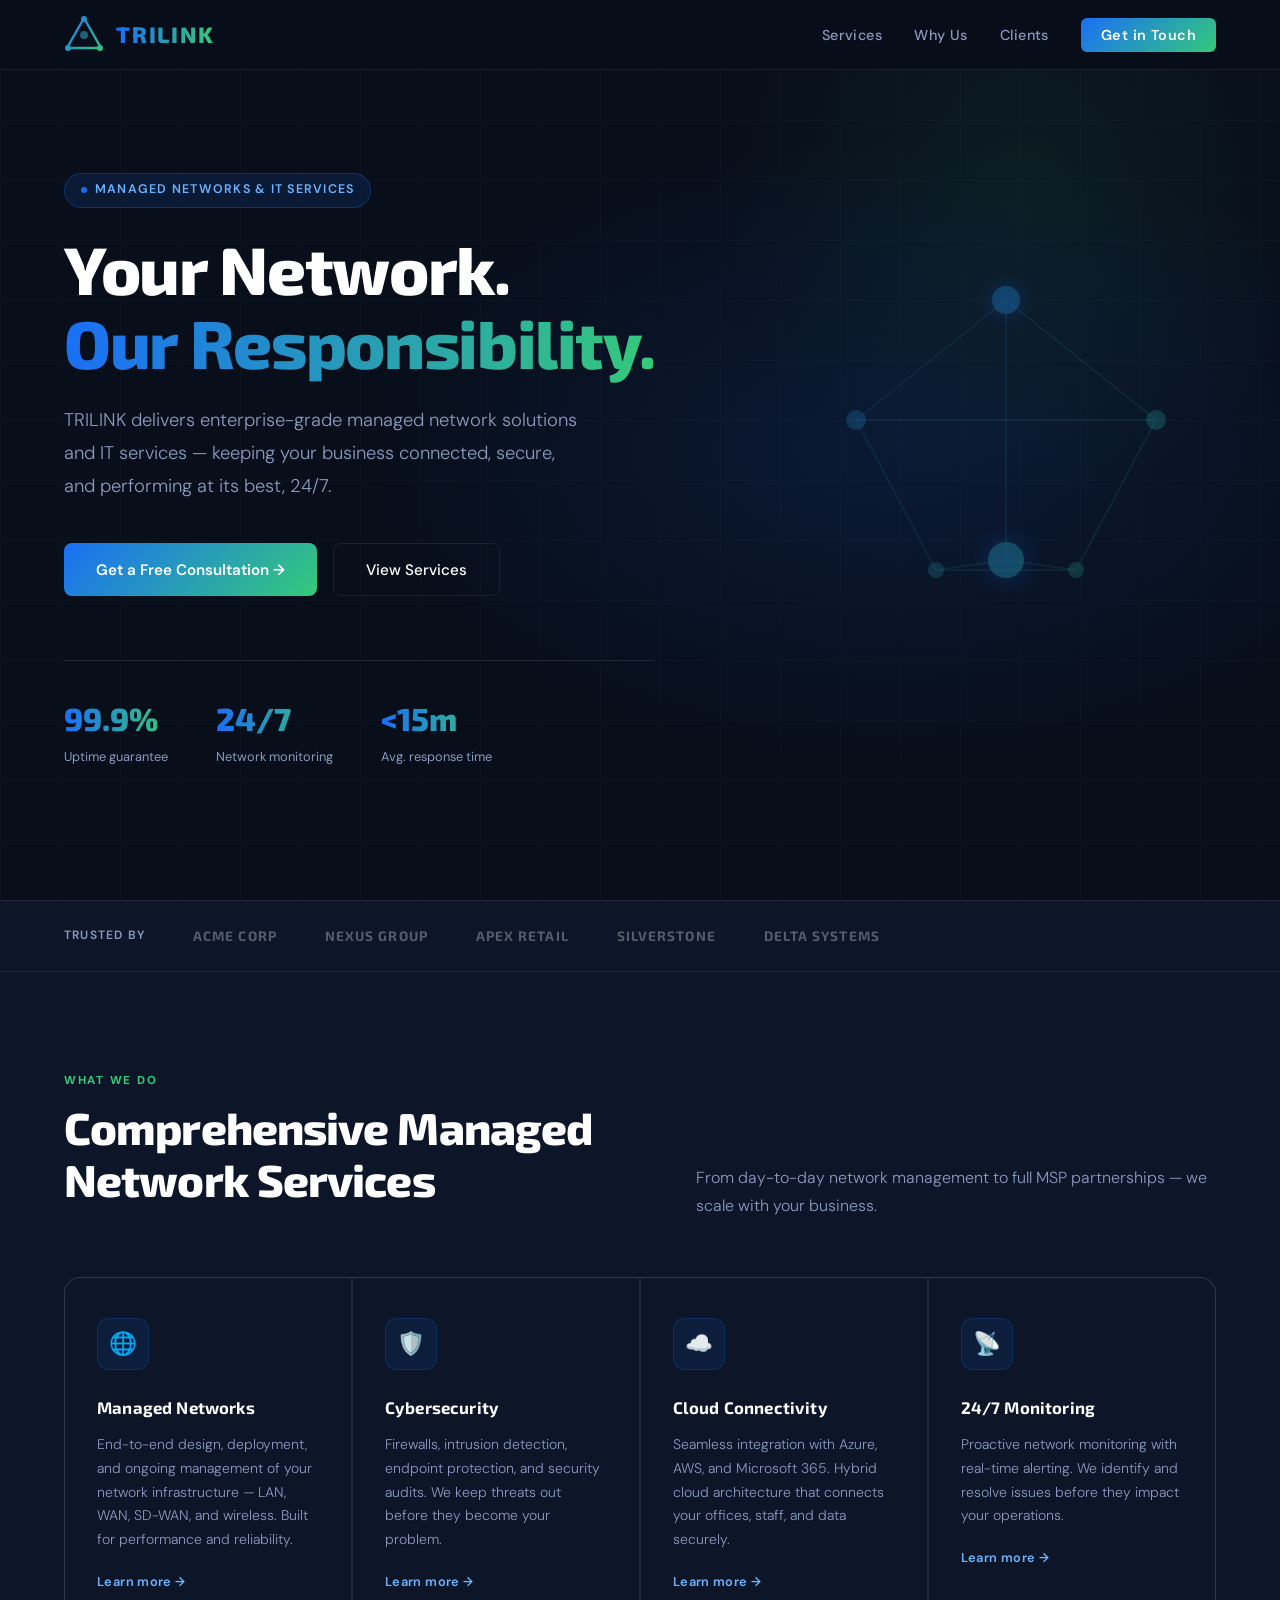
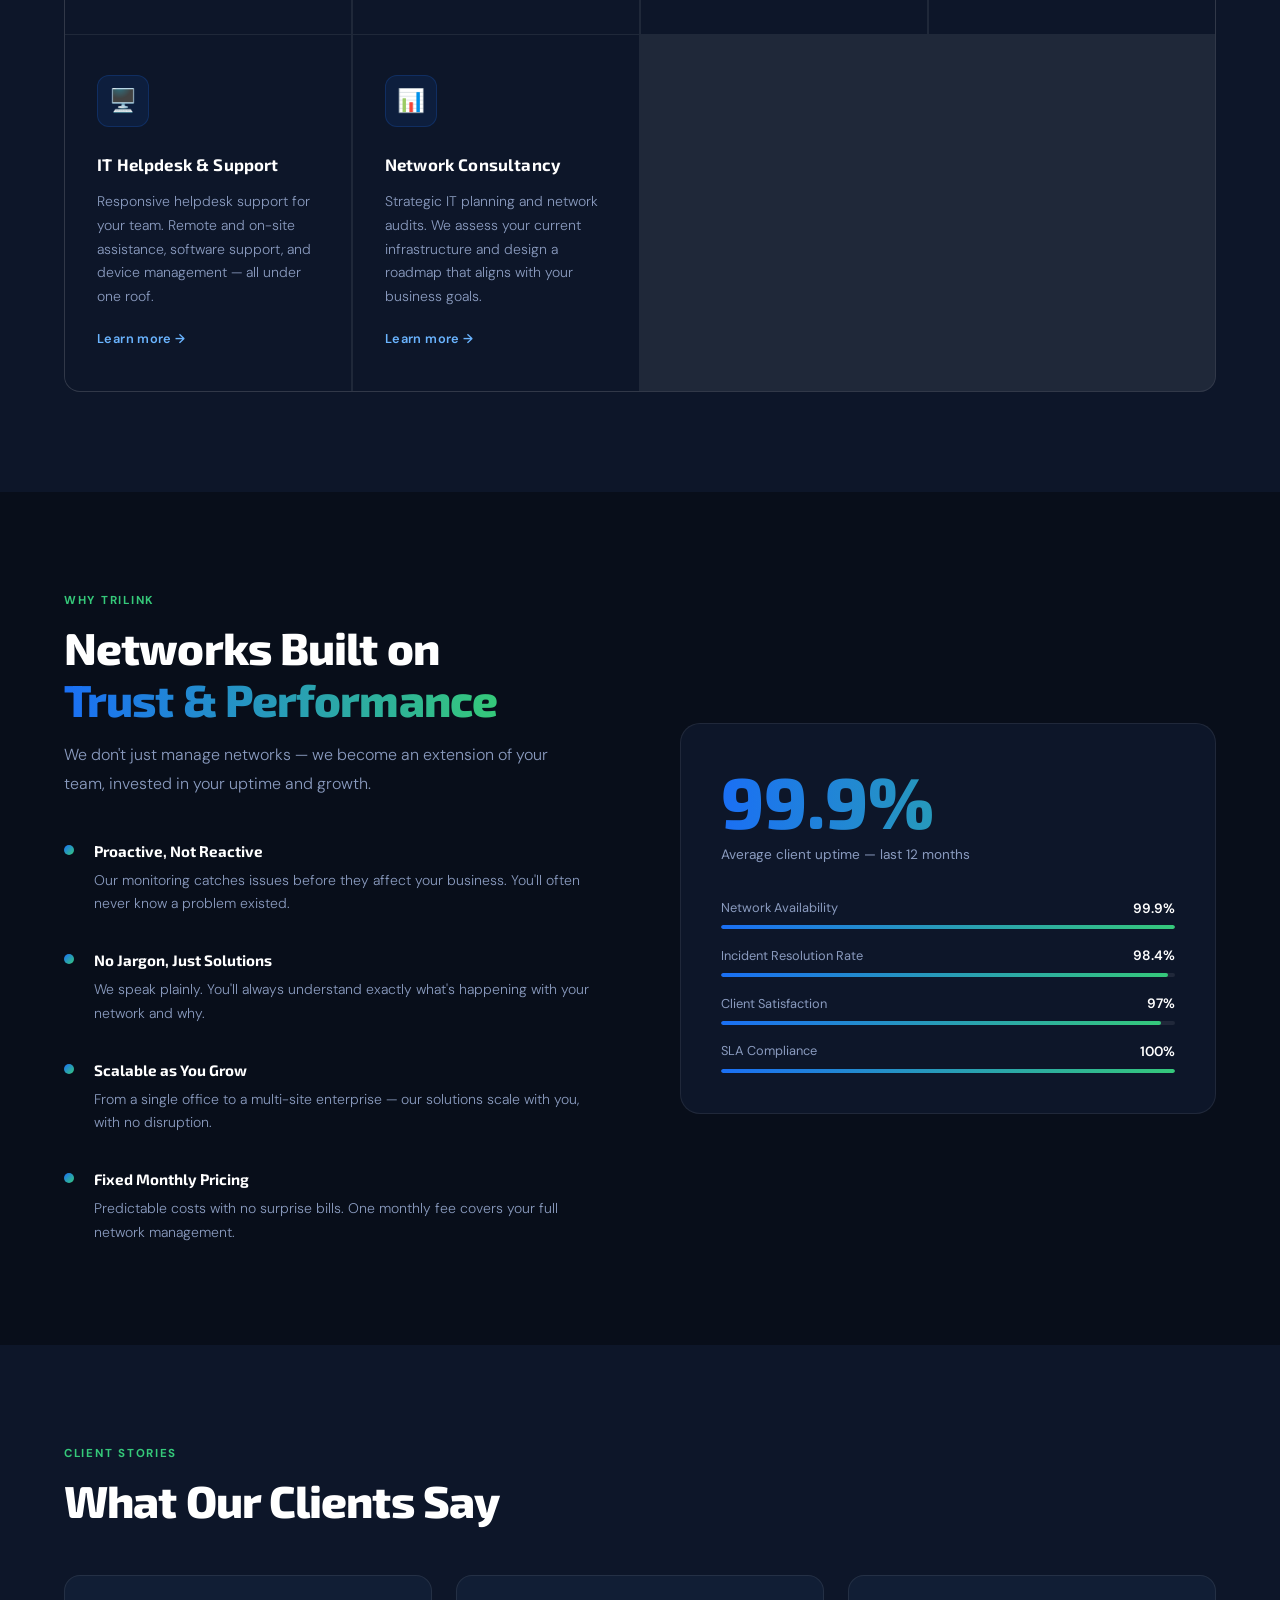
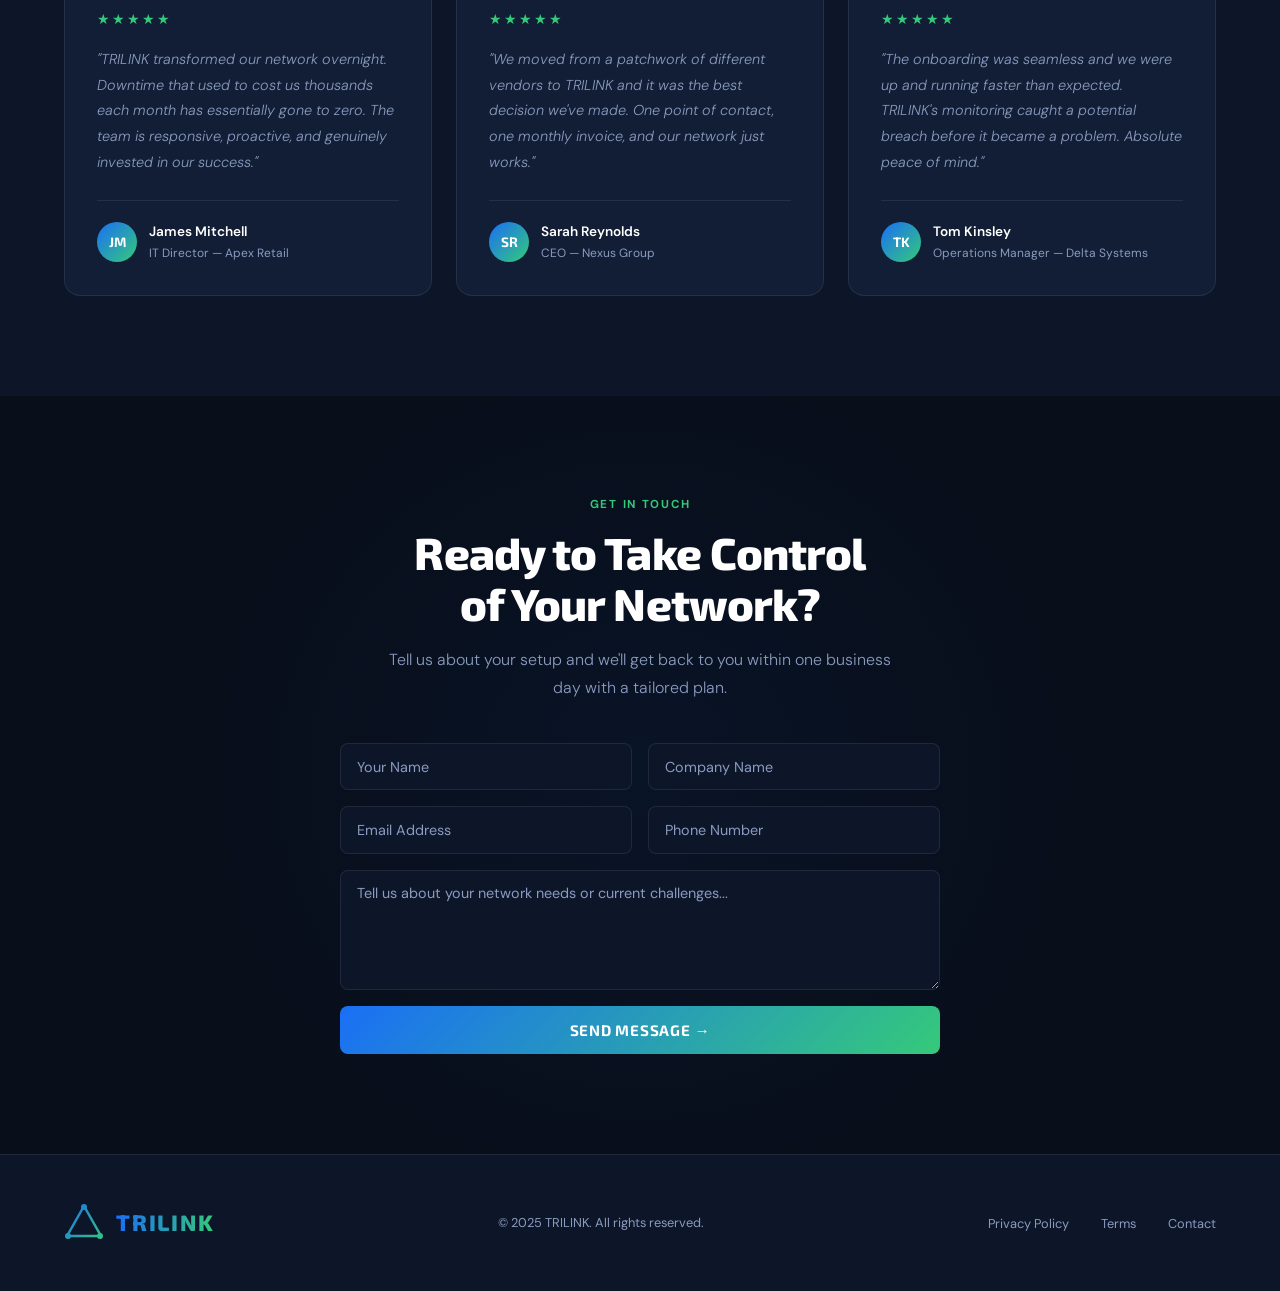
==== index.html @ 97116fdf "Add files via upload" ====
<!DOCTYPE html>
<html lang="en">
<head>
<meta charset="UTF-8">
<meta name="viewport" content="width=device-width, initial-scale=1.0">
<title>TRILINK – Managed Networks & IT Services</title>
<link rel="preconnect" href="https://fonts.googleapis.com">
<link href="https://fonts.googleapis.com/css2?family=Exo+2:wght@300;400;600;700;800&family=DM+Sans:wght@300;400;500&display=swap" rel="stylesheet">
<style>
  *, *::before, *::after { box-sizing: border-box; margin: 0; padding: 0; }

  :root {
    --navy: #080e1a;
    --navy2: #0d1629;
    --navy3: #111e35;
    --blue: #1a6ff5;
    --green: #35c97a;
    --grad: linear-gradient(135deg, #1a6ff5, #35c97a);
    --grad-text: linear-gradient(90deg, #1a6ff5, #35c97a);
    --white: #ffffff;
    --muted: #8a9bbf;
    --border: rgba(255,255,255,0.08);
    --card: rgba(255,255,255,0.04);
  }

  html { scroll-behavior: smooth; }

  body {
    font-family: 'DM Sans', sans-serif;
    background: var(--navy);
    color: var(--white);
    line-height: 1.6;
    overflow-x: hidden;
  }

  h1,h2,h3,h4,h5 { font-family: 'Exo 2', sans-serif; }

  /* NAV */
  nav {
    position: fixed; top: 0; left: 0; right: 0; z-index: 100;
    background: rgba(8,14,26,0.92);
    backdrop-filter: blur(12px);
    border-bottom: 1px solid var(--border);
    padding: 0 5%;
    display: flex; align-items: center; justify-content: space-between;
    height: 70px;
  }

  .logo {
    display: flex; align-items: center; gap: 12px;
    text-decoration: none;
  }

  .logo-mark {
    width: 40px; height: 40px;
    position: relative;
  }

  .logo-mark svg { width: 100%; height: 100%; }

  .logo-text {
    font-family: 'Exo 2', sans-serif;
    font-size: 1.4rem;
    font-weight: 800;
    letter-spacing: 0.08em;
    background: var(--grad-text);
    -webkit-background-clip: text;
    -webkit-text-fill-color: transparent;
    background-clip: text;
  }

  .nav-links {
    display: flex; gap: 2rem; list-style: none;
  }

  .nav-links a {
    color: var(--muted);
    text-decoration: none;
    font-size: 0.9rem;
    font-weight: 500;
    letter-spacing: 0.03em;
    transition: color 0.2s;
  }

  .nav-links a:hover { color: var(--white); }

  .nav-cta {
    background: var(--grad);
    color: var(--white) !important;
    padding: 0.5rem 1.25rem;
    border-radius: 6px;
    font-weight: 600 !important;
  }

  /* HERO */
  .hero {
    min-height: 100vh;
    display: flex; align-items: center;
    padding: 120px 5% 80px;
    position: relative;
    overflow: hidden;
  }

  .hero-bg {
    position: absolute; inset: 0;
    background:
      radial-gradient(ellipse 60% 50% at 70% 50%, rgba(26,111,245,0.12) 0%, transparent 70%),
      radial-gradient(ellipse 40% 60% at 80% 20%, rgba(53,201,122,0.08) 0%, transparent 60%);
  }

  .hero-grid {
    position: absolute; inset: 0; opacity: 0.03;
    background-image:
      linear-gradient(rgba(255,255,255,0.5) 1px, transparent 1px),
      linear-gradient(90deg, rgba(255,255,255,0.5) 1px, transparent 1px);
    background-size: 60px 60px;
  }

  .hero-content {
    max-width: 700px;
    position: relative; z-index: 2;
    animation: fadeUp 0.8s ease both;
  }

  @keyframes fadeUp {
    from { opacity:0; transform: translateY(30px); }
    to   { opacity:1; transform: translateY(0); }
  }

  .hero-badge {
    display: inline-flex; align-items: center; gap: 8px;
    background: rgba(26,111,245,0.12);
    border: 1px solid rgba(26,111,245,0.3);
    color: #6ab4ff;
    font-size: 0.78rem;
    font-weight: 600;
    letter-spacing: 0.1em;
    text-transform: uppercase;
    padding: 0.4rem 1rem;
    border-radius: 100px;
    margin-bottom: 1.5rem;
  }

  .hero-badge span { width: 6px; height: 6px; border-radius: 50%; background: var(--blue); animation: pulse 1.5s infinite; }

  @keyframes pulse { 0%,100%{opacity:1;} 50%{opacity:0.3;} }

  .hero h1 {
    font-size: clamp(2.5rem, 6vw, 4.2rem);
    font-weight: 800;
    line-height: 1.1;
    margin-bottom: 1.5rem;
    letter-spacing: -0.02em;
  }

  .grad-word {
    background: var(--grad-text);
    -webkit-background-clip: text;
    -webkit-text-fill-color: transparent;
    background-clip: text;
  }

  .hero p {
    font-size: 1.15rem;
    color: var(--muted);
    max-width: 520px;
    margin-bottom: 2.5rem;
    font-weight: 300;
    line-height: 1.8;
  }

  .hero-btns { display: flex; gap: 1rem; flex-wrap: wrap; }

  .btn-primary {
    background: var(--grad);
    color: var(--white);
    padding: 0.85rem 2rem;
    border-radius: 8px;
    text-decoration: none;
    font-weight: 600;
    font-size: 0.95rem;
    transition: opacity 0.2s, transform 0.2s;
    display: inline-flex; align-items: center; gap: 8px;
  }

  .btn-primary:hover { opacity: 0.9; transform: translateY(-2px); }

  .btn-secondary {
    background: transparent;
    color: var(--white);
    padding: 0.85rem 2rem;
    border-radius: 8px;
    text-decoration: none;
    font-weight: 500;
    font-size: 0.95rem;
    border: 1px solid var(--border);
    transition: border-color 0.2s, background 0.2s;
    display: inline-flex; align-items: center; gap: 8px;
  }

  .btn-secondary:hover { border-color: rgba(255,255,255,0.25); background: rgba(255,255,255,0.04); }

  .hero-stats {
    display: flex; gap: 3rem; margin-top: 4rem;
    padding-top: 2rem;
    border-top: 1px solid var(--border);
  }

  .stat-num {
    font-family: 'Exo 2', sans-serif;
    font-size: 2rem;
    font-weight: 800;
    background: var(--grad-text);
    -webkit-background-clip: text;
    -webkit-text-fill-color: transparent;
    background-clip: text;
  }

  .stat-label { font-size: 0.8rem; color: var(--muted); margin-top: 2px; }

  .hero-visual {
    position: absolute;
    right: 5%; top: 50%;
    transform: translateY(-50%);
    width: 420px; height: 420px;
    opacity: 0.6;
    animation: float 6s ease-in-out infinite;
  }

  @keyframes float { 0%,100%{transform:translateY(-50%);} 50%{transform:translateY(calc(-50% - 20px));} }

  /* STRIP */
  .strip {
    background: var(--navy2);
    border-top: 1px solid var(--border);
    border-bottom: 1px solid var(--border);
    padding: 1.5rem 5%;
    display: flex; align-items: center; gap: 3rem;
    overflow: hidden;
  }

  .strip-label {
    font-size: 0.75rem;
    letter-spacing: 0.1em;
    text-transform: uppercase;
    color: var(--muted);
    white-space: nowrap;
    font-weight: 600;
  }

  .strip-logos {
    display: flex; gap: 3rem; align-items: center;
    flex: 1;
  }

  .strip-logo {
    font-family: 'Exo 2', sans-serif;
    font-weight: 700;
    font-size: 0.85rem;
    letter-spacing: 0.08em;
    color: rgba(255,255,255,0.3);
    white-space: nowrap;
  }

  /* SECTIONS */
  section { padding: 100px 5%; }

  .section-label {
    font-size: 0.72rem;
    letter-spacing: 0.15em;
    text-transform: uppercase;
    color: var(--green);
    font-weight: 700;
    margin-bottom: 0.75rem;
  }

  .section-title {
    font-size: clamp(1.8rem, 4vw, 2.8rem);
    font-weight: 800;
    line-height: 1.15;
    letter-spacing: -0.02em;
    margin-bottom: 1rem;
  }

  .section-sub {
    font-size: 1rem;
    color: var(--muted);
    max-width: 520px;
    line-height: 1.8;
    font-weight: 300;
  }

  /* SERVICES */
  #services { background: var(--navy2); }

  .services-header {
    display: flex; justify-content: space-between; align-items: flex-end;
    margin-bottom: 3.5rem;
    gap: 2rem; flex-wrap: wrap;
  }

  .services-grid {
    display: grid;
    grid-template-columns: repeat(auto-fit, minmax(280px, 1fr));
    gap: 1.5px;
    background: var(--border);
    border: 1px solid var(--border);
    border-radius: 16px;
    overflow: hidden;
  }

  .service-card {
    background: var(--navy2);
    padding: 2.5rem 2rem;
    transition: background 0.3s;
    position: relative;
    overflow: hidden;
  }

  .service-card::before {
    content: '';
    position: absolute; top: 0; left: 0; right: 0;
    height: 2px;
    background: var(--grad);
    transform: scaleX(0);
    transition: transform 0.3s;
  }

  .service-card:hover { background: var(--navy3); }
  .service-card:hover::before { transform: scaleX(1); }

  .service-icon {
    width: 52px; height: 52px;
    background: rgba(26,111,245,0.1);
    border: 1px solid rgba(26,111,245,0.2);
    border-radius: 12px;
    display: flex; align-items: center; justify-content: center;
    margin-bottom: 1.5rem;
    font-size: 1.4rem;
  }

  .service-card h3 {
    font-size: 1.05rem;
    font-weight: 700;
    margin-bottom: 0.75rem;
    letter-spacing: 0.01em;
  }

  .service-card p {
    font-size: 0.875rem;
    color: var(--muted);
    line-height: 1.7;
    font-weight: 300;
  }

  .service-link {
    display: inline-flex; align-items: center; gap: 6px;
    margin-top: 1.25rem;
    font-size: 0.8rem;
    font-weight: 600;
    color: #6ab4ff;
    text-decoration: none;
    letter-spacing: 0.03em;
    transition: gap 0.2s;
  }

  .service-link:hover { gap: 10px; }

  /* WHY */
  .why-grid {
    display: grid;
    grid-template-columns: 1fr 1fr;
    gap: 5rem;
    align-items: center;
  }

  .why-features { display: flex; flex-direction: column; gap: 2rem; margin-top: 2.5rem; }

  .why-feature {
    display: flex; gap: 1.25rem; align-items: flex-start;
  }

  .why-dot {
    width: 10px; height: 10px;
    border-radius: 50%;
    background: var(--grad);
    margin-top: 6px;
    flex-shrink: 0;
  }

  .why-feature h4 {
    font-size: 0.95rem;
    font-weight: 700;
    margin-bottom: 0.35rem;
  }

  .why-feature p {
    font-size: 0.875rem;
    color: var(--muted);
    line-height: 1.7;
    font-weight: 300;
  }

  .why-visual {
    background: var(--navy2);
    border: 1px solid var(--border);
    border-radius: 20px;
    padding: 2.5rem;
    position: relative;
  }

  .uptime-number {
    font-family: 'Exo 2', sans-serif;
    font-size: 4.5rem;
    font-weight: 800;
    background: var(--grad-text);
    -webkit-background-clip: text;
    -webkit-text-fill-color: transparent;
    background-clip: text;
    line-height: 1;
  }

  .uptime-label { color: var(--muted); font-size: 0.85rem; margin-top: 0.5rem; margin-bottom: 2rem; }

  .metric-row { display: flex; flex-direction: column; gap: 1rem; }

  .metric {
    display: flex; flex-direction: column; gap: 6px;
  }

  .metric-header {
    display: flex; justify-content: space-between; align-items: center;
    font-size: 0.8rem;
  }

  .metric-name { color: var(--muted); }
  .metric-val { font-weight: 600; font-size: 0.85rem; }

  .metric-bar {
    height: 4px;
    background: rgba(255,255,255,0.08);
    border-radius: 2px;
    overflow: hidden;
  }

  .metric-fill {
    height: 100%;
    border-radius: 2px;
    background: var(--grad);
  }

  /* TESTIMONIAL */
  #testimonials { background: var(--navy2); }

  .testimonial-grid {
    display: grid;
    grid-template-columns: repeat(auto-fit, minmax(300px, 1fr));
    gap: 1.5rem;
    margin-top: 3rem;
  }

  .testimonial-card {
    background: var(--navy3);
    border: 1px solid var(--border);
    border-radius: 16px;
    padding: 2rem;
  }

  .stars { color: var(--green); font-size: 0.9rem; margin-bottom: 1rem; letter-spacing: 2px; }

  .testimonial-card p {
    font-size: 0.9rem;
    color: var(--muted);
    line-height: 1.8;
    font-style: italic;
    font-weight: 300;
    margin-bottom: 1.5rem;
  }

  .testimonial-author {
    display: flex; align-items: center; gap: 12px;
    border-top: 1px solid var(--border);
    padding-top: 1.25rem;
  }

  .author-avatar {
    width: 40px; height: 40px; border-radius: 50%;
    background: var(--grad);
    display: flex; align-items: center; justify-content: center;
    font-family: 'Exo 2', sans-serif;
    font-weight: 700;
    font-size: 0.85rem;
    flex-shrink: 0;
  }

  .author-name { font-size: 0.85rem; font-weight: 600; }
  .author-role { font-size: 0.75rem; color: var(--muted); margin-top: 1px; }

  /* CONTACT */
  #contact { position: relative; overflow: hidden; }

  .contact-bg {
    position: absolute; inset: 0;
    background: radial-gradient(ellipse 50% 80% at 50% 50%, rgba(26,111,245,0.06) 0%, transparent 70%);
  }

  .contact-inner {
    position: relative; z-index: 2;
    max-width: 600px; margin: 0 auto;
    text-align: center;
  }

  .contact-inner .section-title { margin-bottom: 1rem; }
  .contact-inner .section-sub { margin: 0 auto 2.5rem; }

  .contact-form {
    display: flex; flex-direction: column; gap: 1rem;
    text-align: left;
  }

  .form-row { display: grid; grid-template-columns: 1fr 1fr; gap: 1rem; }

  input, textarea, select {
    background: var(--navy2);
    border: 1px solid var(--border);
    border-radius: 8px;
    padding: 0.85rem 1rem;
    color: var(--white);
    font-family: 'DM Sans', sans-serif;
    font-size: 0.9rem;
    width: 100%;
    transition: border-color 0.2s;
    outline: none;
  }

  input:focus, textarea:focus {
    border-color: rgba(26,111,245,0.5);
  }

  input::placeholder, textarea::placeholder { color: var(--muted); }

  textarea { resize: vertical; min-height: 120px; }

  .submit-btn {
    background: var(--grad);
    color: var(--white);
    border: none;
    padding: 0.95rem 2rem;
    border-radius: 8px;
    font-family: 'Exo 2', sans-serif;
    font-weight: 700;
    font-size: 0.95rem;
    letter-spacing: 0.05em;
    cursor: pointer;
    transition: opacity 0.2s, transform 0.2s;
    text-transform: uppercase;
  }

  .submit-btn:hover { opacity: 0.9; transform: translateY(-1px); }

  /* FOOTER */
  footer {
    background: var(--navy2);
    border-top: 1px solid var(--border);
    padding: 3rem 5%;
  }

  .footer-inner {
    display: flex; justify-content: space-between; align-items: center;
    flex-wrap: wrap; gap: 2rem;
  }

  .footer-copy {
    font-size: 0.8rem;
    color: var(--muted);
  }

  .footer-links {
    display: flex; gap: 2rem; list-style: none;
  }

  .footer-links a {
    font-size: 0.8rem;
    color: var(--muted);
    text-decoration: none;
    transition: color 0.2s;
  }

  .footer-links a:hover { color: var(--white); }

  /* MOBILE */
  @media (max-width: 768px) {
    .nav-links { display: none; }
    .hero-visual { display: none; }
    .hero-stats { gap: 1.5rem; }
    .why-grid { grid-template-columns: 1fr; }
    .form-row { grid-template-columns: 1fr; }
    .strip-logos { gap: 1.5rem; }
  }
</style>
</head>
<body>

<!-- NAV -->
<nav>
  <a href="#" class="logo">
    <div class="logo-mark">
      <svg viewBox="0 0 40 40" fill="none" xmlns="http://www.w3.org/2000/svg">
        <defs>
          <linearGradient id="lg1" x1="0" y1="0" x2="40" y2="40" gradientUnits="userSpaceOnUse">
            <stop offset="0%" stop-color="#1a6ff5"/>
            <stop offset="100%" stop-color="#35c97a"/>
          </linearGradient>
        </defs>
        <polygon points="20,3 37,33 3,33" fill="none" stroke="url(#lg1)" stroke-width="2.5" stroke-linejoin="round"/>
        <circle cx="20" cy="4" r="3" fill="url(#lg1)"/>
        <circle cx="36" cy="33" r="3" fill="url(#lg1)"/>
        <circle cx="4" cy="33" r="3" fill="url(#lg1)"/>
        <circle cx="20" cy="20" r="4" fill="url(#lg1)" opacity="0.6"/>
      </svg>
    </div>
    <span class="logo-text">TRILINK</span>
  </a>
  <ul class="nav-links">
    <li><a href="#services">Services</a></li>
    <li><a href="#why">Why Us</a></li>
    <li><a href="#testimonials">Clients</a></li>
    <li><a href="#contact" class="nav-cta">Get in Touch</a></li>
  </ul>
</nav>

<!-- HERO -->
<section class="hero">
  <div class="hero-bg"></div>
  <div class="hero-grid"></div>
  <div class="hero-content">
    <div class="hero-badge">
      <span></span>
      Managed Networks &amp; IT Services
    </div>
    <h1>
      Your Network.<br>
      <span class="grad-word">Our Responsibility.</span>
    </h1>
    <p>TRILINK delivers enterprise-grade managed network solutions and IT services — keeping your business connected, secure, and performing at its best, 24/7.</p>
    <div class="hero-btns">
      <a href="#contact" class="btn-primary">Get a Free Consultation →</a>
      <a href="#services" class="btn-secondary">View Services</a>
    </div>
    <div class="hero-stats">
      <div>
        <div class="stat-num">99.9%</div>
        <div class="stat-label">Uptime guarantee</div>
      </div>
      <div>
        <div class="stat-num">24/7</div>
        <div class="stat-label">Network monitoring</div>
      </div>
      <div>
        <div class="stat-num">&lt;15m</div>
        <div class="stat-label">Avg. response time</div>
      </div>
    </div>
  </div>

  <!-- Floating network visual -->
  <svg class="hero-visual" viewBox="0 0 420 420" xmlns="http://www.w3.org/2000/svg">
    <defs>
      <linearGradient id="hg" x1="0" y1="0" x2="420" y2="420" gradientUnits="userSpaceOnUse">
        <stop offset="0%" stop-color="#1a6ff5" stop-opacity="0.6"/>
        <stop offset="100%" stop-color="#35c97a" stop-opacity="0.6"/>
      </linearGradient>
      <radialGradient id="node-glow" cx="50%" cy="50%" r="50%">
        <stop offset="0%" stop-color="#1a6ff5" stop-opacity="0.3"/>
        <stop offset="100%" stop-color="#1a6ff5" stop-opacity="0"/>
      </radialGradient>
    </defs>
    <!-- Connections -->
    <g stroke="url(#hg)" stroke-width="1.5" opacity="0.4">
      <line x1="210" y1="60" x2="360" y2="180"/>
      <line x1="210" y1="60" x2="60" y2="180"/>
      <line x1="210" y1="60" x2="210" y2="320"/>
      <line x1="360" y1="180" x2="60" y2="180"/>
      <line x1="360" y1="180" x2="280" y2="330"/>
      <line x1="60" y1="180" x2="140" y2="330"/>
      <line x1="140" y1="330" x2="280" y2="330"/>
      <line x1="210" y1="320" x2="140" y2="330"/>
      <line x1="210" y1="320" x2="280" y2="330"/>
    </g>
    <!-- Nodes -->
    <circle cx="210" cy="60" r="14" fill="url(#hg)" opacity="0.9"/>
    <circle cx="360" cy="180" r="10" fill="url(#hg)" opacity="0.7"/>
    <circle cx="60" cy="180" r="10" fill="url(#hg)" opacity="0.7"/>
    <circle cx="210" cy="320" r="18" fill="url(#hg)" opacity="1"/>
    <circle cx="140" cy="330" r="8" fill="url(#hg)" opacity="0.6"/>
    <circle cx="280" cy="330" r="8" fill="url(#hg)" opacity="0.6"/>
    <circle cx="210" cy="60" r="28" fill="url(#node-glow)"/>
    <circle cx="210" cy="320" r="36" fill="url(#node-glow)"/>
  </svg>
</section>

<!-- TRUSTED BY -->
<div class="strip">
  <div class="strip-label">Trusted by</div>
  <div class="strip-logos">
    <span class="strip-logo">ACME CORP</span>
    <span class="strip-logo">NEXUS GROUP</span>
    <span class="strip-logo">APEX RETAIL</span>
    <span class="strip-logo">SILVERSTONE</span>
    <span class="strip-logo">DELTA SYSTEMS</span>
  </div>
</div>

<!-- SERVICES -->
<section id="services">
  <div class="services-header">
    <div>
      <div class="section-label">What We Do</div>
      <h2 class="section-title">Comprehensive Managed<br>Network Services</h2>
    </div>
    <p class="section-sub">From day-to-day network management to full MSP partnerships — we scale with your business.</p>
  </div>

  <div class="services-grid">
    <div class="service-card">
      <div class="service-icon">🌐</div>
      <h3>Managed Networks</h3>
      <p>End-to-end design, deployment, and ongoing management of your network infrastructure — LAN, WAN, SD-WAN, and wireless. Built for performance and reliability.</p>
      <a href="#contact" class="service-link">Learn more →</a>
    </div>
    <div class="service-card">
      <div class="service-icon">🛡️</div>
      <h3>Cybersecurity</h3>
      <p>Firewalls, intrusion detection, endpoint protection, and security audits. We keep threats out before they become your problem.</p>
      <a href="#contact" class="service-link">Learn more →</a>
    </div>
    <div class="service-card">
      <div class="service-icon">☁️</div>
      <h3>Cloud Connectivity</h3>
      <p>Seamless integration with Azure, AWS, and Microsoft 365. Hybrid cloud architecture that connects your offices, staff, and data securely.</p>
      <a href="#contact" class="service-link">Learn more →</a>
    </div>
    <div class="service-card">
      <div class="service-icon">📡</div>
      <h3>24/7 Monitoring</h3>
      <p>Proactive network monitoring with real-time alerting. We identify and resolve issues before they impact your operations.</p>
      <a href="#contact" class="service-link">Learn more →</a>
    </div>
    <div class="service-card">
      <div class="service-icon">🖥️</div>
      <h3>IT Helpdesk & Support</h3>
      <p>Responsive helpdesk support for your team. Remote and on-site assistance, software support, and device management — all under one roof.</p>
      <a href="#contact" class="service-link">Learn more →</a>
    </div>
    <div class="service-card">
      <div class="service-icon">📊</div>
      <h3>Network Consultancy</h3>
      <p>Strategic IT planning and network audits. We assess your current infrastructure and design a roadmap that aligns with your business goals.</p>
      <a href="#contact" class="service-link">Learn more →</a>
    </div>
  </div>
</section>

<!-- WHY US -->
<section id="why">
  <div class="why-grid">
    <div>
      <div class="section-label">Why TRILINK</div>
      <h2 class="section-title">Networks Built on<br><span class="grad-word">Trust & Performance</span></h2>
      <p class="section-sub">We don't just manage networks — we become an extension of your team, invested in your uptime and growth.</p>
      <div class="why-features">
        <div class="why-feature">
          <div class="why-dot"></div>
          <div>
            <h4>Proactive, Not Reactive</h4>
            <p>Our monitoring catches issues before they affect your business. You'll often never know a problem existed.</p>
          </div>
        </div>
        <div class="why-feature">
          <div class="why-dot"></div>
          <div>
            <h4>No Jargon, Just Solutions</h4>
            <p>We speak plainly. You'll always understand exactly what's happening with your network and why.</p>
          </div>
        </div>
        <div class="why-feature">
          <div class="why-dot"></div>
          <div>
            <h4>Scalable as You Grow</h4>
            <p>From a single office to a multi-site enterprise — our solutions scale with you, with no disruption.</p>
          </div>
        </div>
        <div class="why-feature">
          <div class="why-dot"></div>
          <div>
            <h4>Fixed Monthly Pricing</h4>
            <p>Predictable costs with no surprise bills. One monthly fee covers your full network management.</p>
          </div>
        </div>
      </div>
    </div>
    <div class="why-visual">
      <div class="uptime-number">99.9%</div>
      <div class="uptime-label">Average client uptime — last 12 months</div>
      <div class="metric-row">
        <div class="metric">
          <div class="metric-header">
            <span class="metric-name">Network Availability</span>
            <span class="metric-val">99.9%</span>
          </div>
          <div class="metric-bar"><div class="metric-fill" style="width:99.9%"></div></div>
        </div>
        <div class="metric">
          <div class="metric-header">
            <span class="metric-name">Incident Resolution Rate</span>
            <span class="metric-val">98.4%</span>
          </div>
          <div class="metric-bar"><div class="metric-fill" style="width:98.4%"></div></div>
        </div>
        <div class="metric">
          <div class="metric-header">
            <span class="metric-name">Client Satisfaction</span>
            <span class="metric-val">97%</span>
          </div>
          <div class="metric-bar"><div class="metric-fill" style="width:97%"></div></div>
        </div>
        <div class="metric">
          <div class="metric-header">
            <span class="metric-name">SLA Compliance</span>
            <span class="metric-val">100%</span>
          </div>
          <div class="metric-bar"><div class="metric-fill" style="width:100%"></div></div>
        </div>
      </div>
    </div>
  </div>
</section>

<!-- TESTIMONIALS -->
<section id="testimonials">
  <div class="section-label">Client Stories</div>
  <h2 class="section-title">What Our Clients Say</h2>
  <div class="testimonial-grid">
    <div class="testimonial-card">
      <div class="stars">★★★★★</div>
      <p>"TRILINK transformed our network overnight. Downtime that used to cost us thousands each month has essentially gone to zero. The team is responsive, proactive, and genuinely invested in our success."</p>
      <div class="testimonial-author">
        <div class="author-avatar">JM</div>
        <div>
          <div class="author-name">James Mitchell</div>
          <div class="author-role">IT Director — Apex Retail</div>
        </div>
      </div>
    </div>
    <div class="testimonial-card">
      <div class="stars">★★★★★</div>
      <p>"We moved from a patchwork of different vendors to TRILINK and it was the best decision we've made. One point of contact, one monthly invoice, and our network just works."</p>
      <div class="testimonial-author">
        <div class="author-avatar">SR</div>
        <div>
          <div class="author-name">Sarah Reynolds</div>
          <div class="author-role">CEO — Nexus Group</div>
        </div>
      </div>
    </div>
    <div class="testimonial-card">
      <div class="stars">★★★★★</div>
      <p>"The onboarding was seamless and we were up and running faster than expected. TRILINK's monitoring caught a potential breach before it became a problem. Absolute peace of mind."</p>
      <div class="testimonial-author">
        <div class="author-avatar">TK</div>
        <div>
          <div class="author-name">Tom Kinsley</div>
          <div class="author-role">Operations Manager — Delta Systems</div>
        </div>
      </div>
    </div>
  </div>
</section>

<!-- CONTACT -->
<section id="contact">
  <div class="contact-bg"></div>
  <div class="contact-inner">
    <div class="section-label">Get in Touch</div>
    <h2 class="section-title">Ready to Take Control<br>of Your Network?</h2>
    <p class="section-sub">Tell us about your setup and we'll get back to you within one business day with a tailored plan.</p>
    <form class="contact-form" onsubmit="return false;">
      <div class="form-row">
        <input type="text" placeholder="Your Name" />
        <input type="text" placeholder="Company Name" />
      </div>
      <div class="form-row">
        <input type="email" placeholder="Email Address" />
        <input type="tel" placeholder="Phone Number" />
      </div>
      <textarea placeholder="Tell us about your network needs or current challenges..."></textarea>
      <button type="submit" class="submit-btn">Send Message →</button>
    </form>
  </div>
</section>

<!-- FOOTER -->
<footer>
  <div class="footer-inner">
    <div class="logo">
      <div class="logo-mark">
        <svg viewBox="0 0 40 40" fill="none" xmlns="http://www.w3.org/2000/svg">
          <defs>
            <linearGradient id="lg2" x1="0" y1="0" x2="40" y2="40" gradientUnits="userSpaceOnUse">
              <stop offset="0%" stop-color="#1a6ff5"/>
              <stop offset="100%" stop-color="#35c97a"/>
            </linearGradient>
          </defs>
          <polygon points="20,3 37,33 3,33" fill="none" stroke="url(#lg2)" stroke-width="2.5" stroke-linejoin="round"/>
          <circle cx="20" cy="4" r="3" fill="url(#lg2)"/>
          <circle cx="36" cy="33" r="3" fill="url(#lg2)"/>
          <circle cx="4" cy="33" r="3" fill="url(#lg2)"/>
        </svg>
      </div>
      <span class="logo-text">TRILINK</span>
    </div>
    <div class="footer-copy">© 2025 TRILINK. All rights reserved.</div>
    <ul class="footer-links">
      <li><a href="#">Privacy Policy</a></li>
      <li><a href="#">Terms</a></li>
      <li><a href="#contact">Contact</a></li>
    </ul>
  </div>
</footer>

</body>
</html>
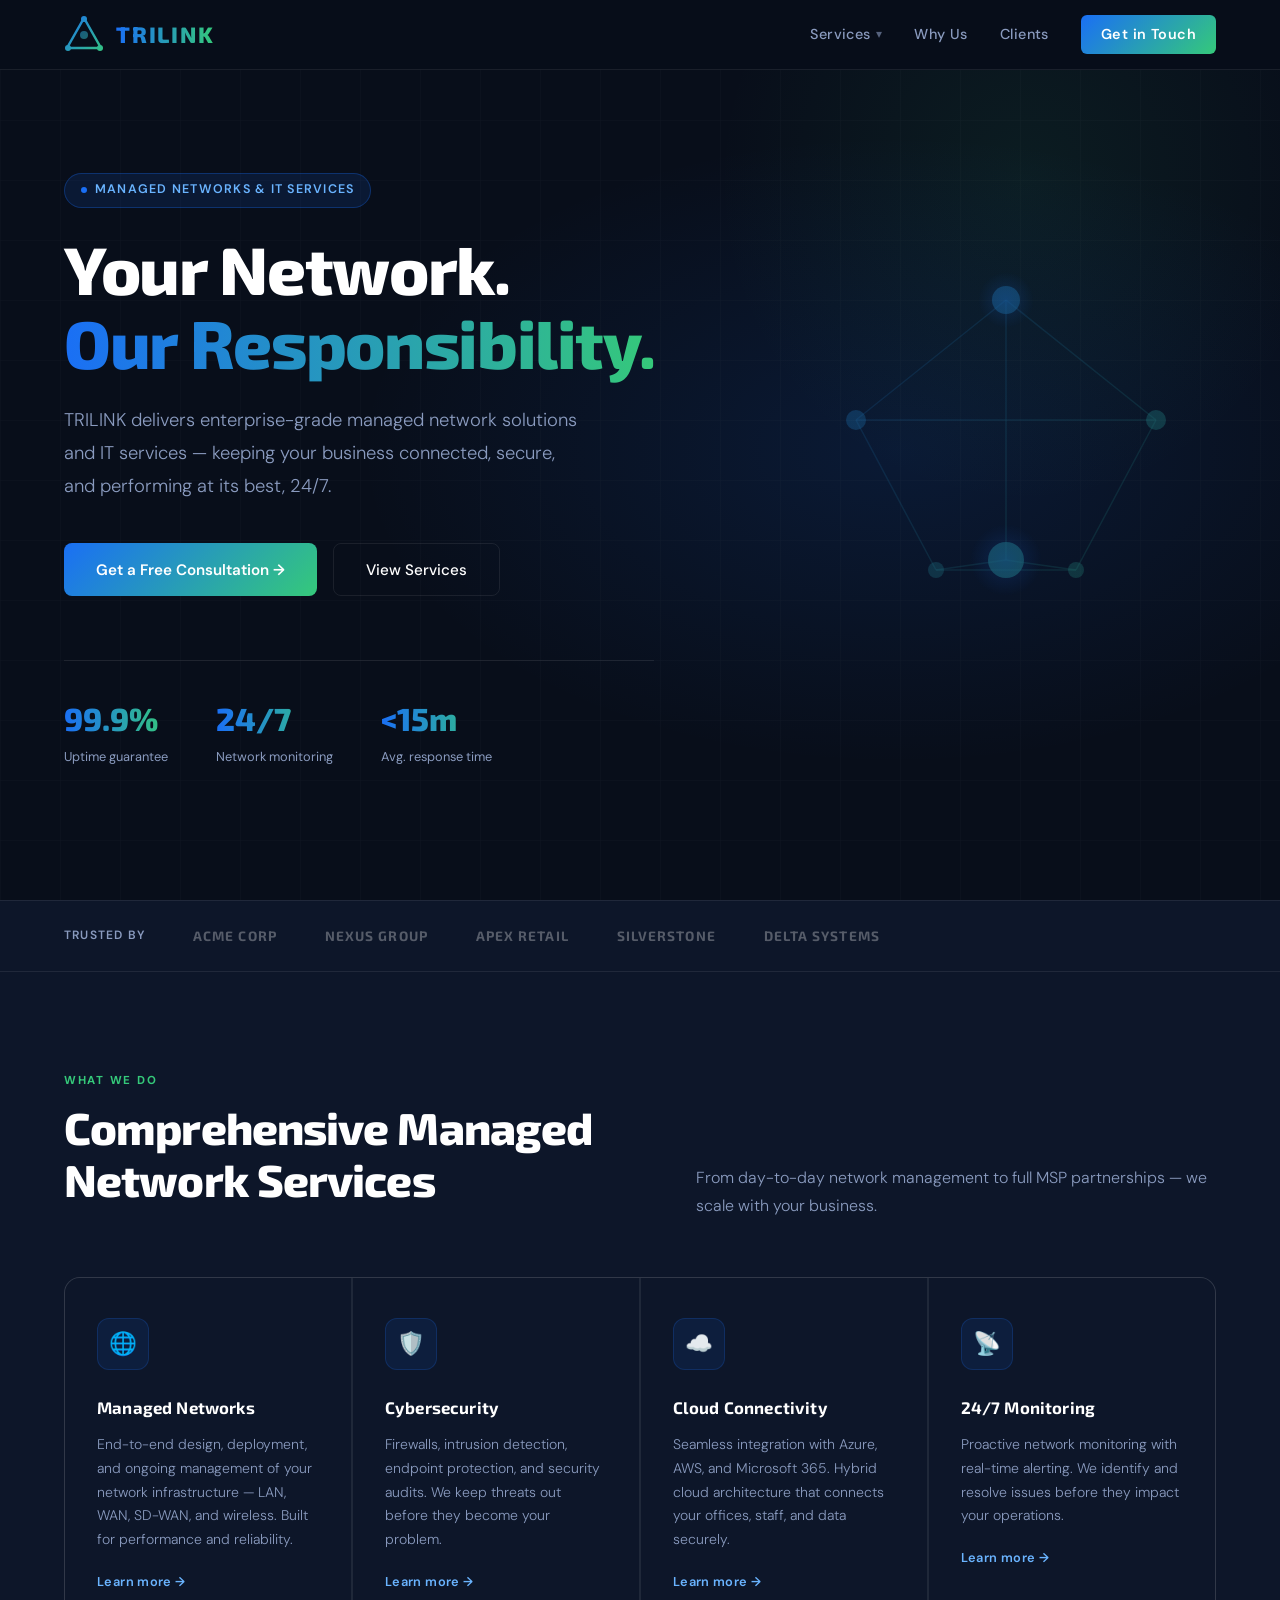
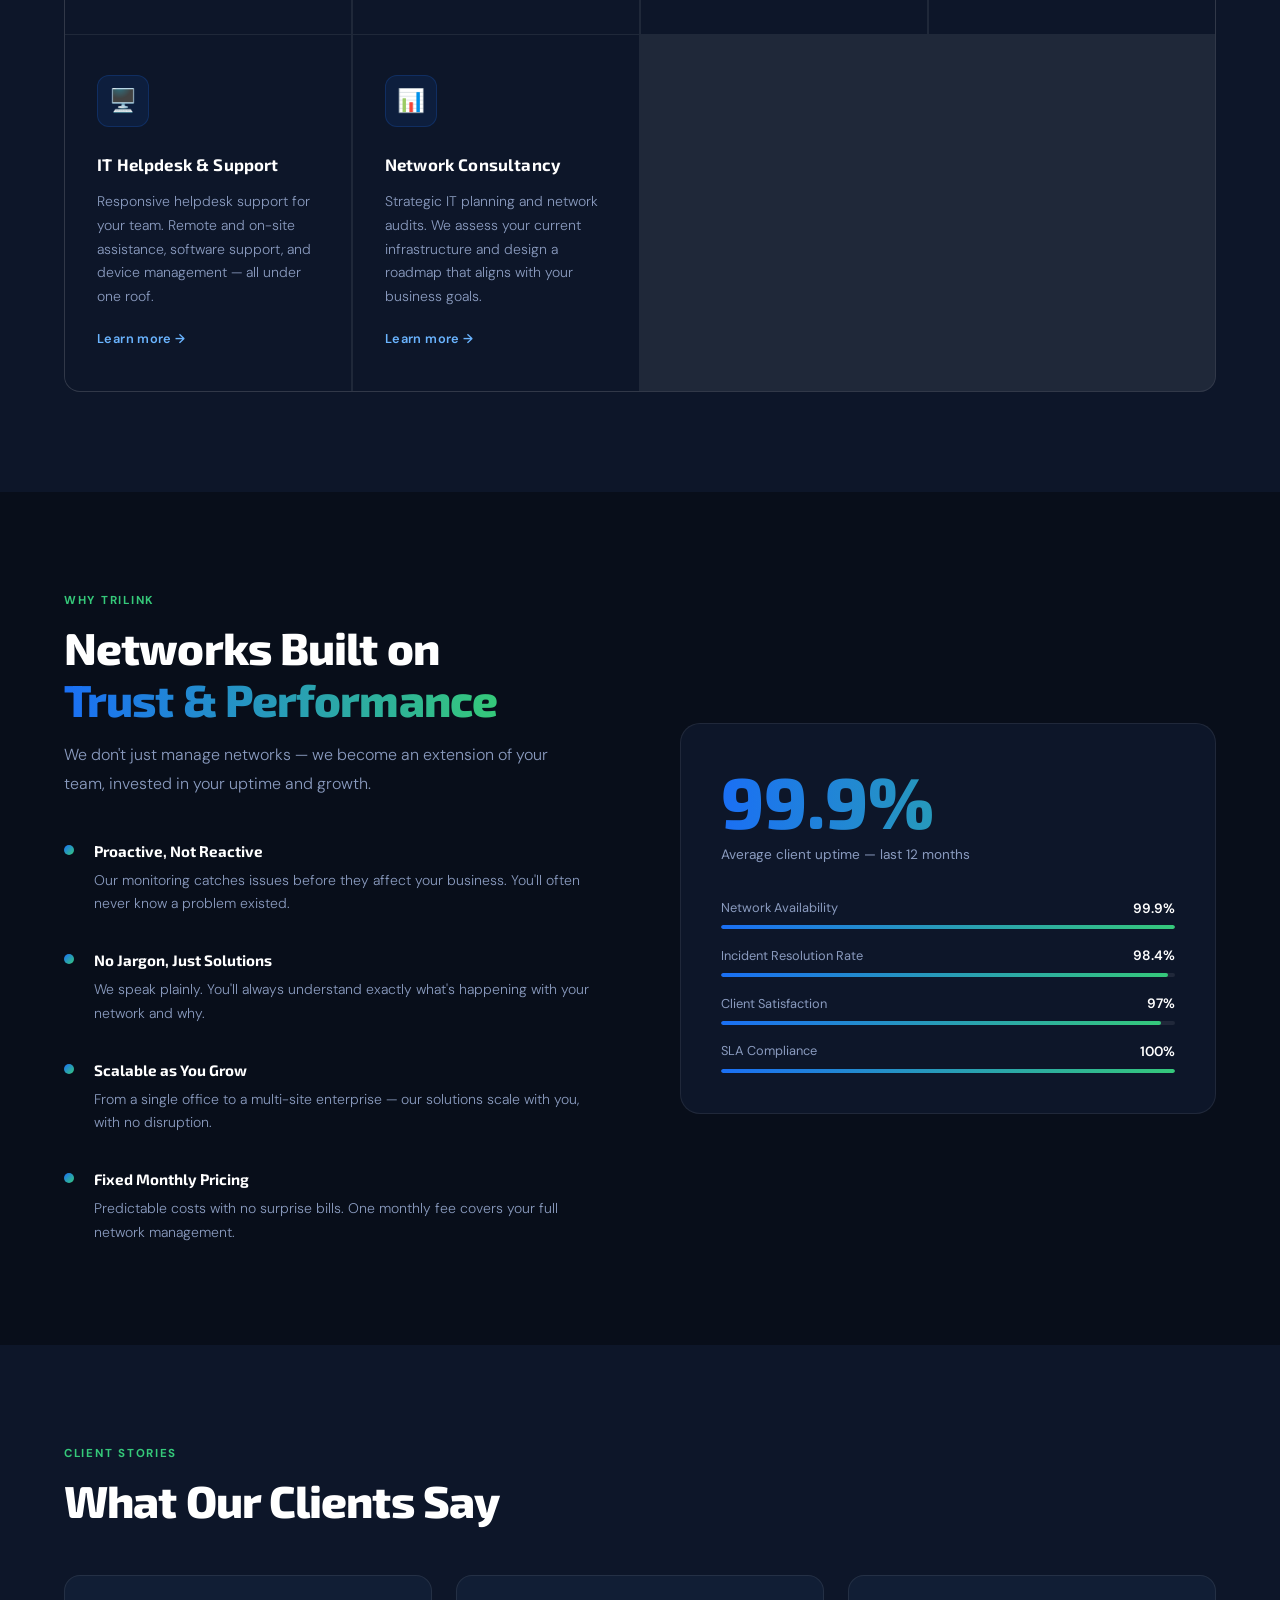
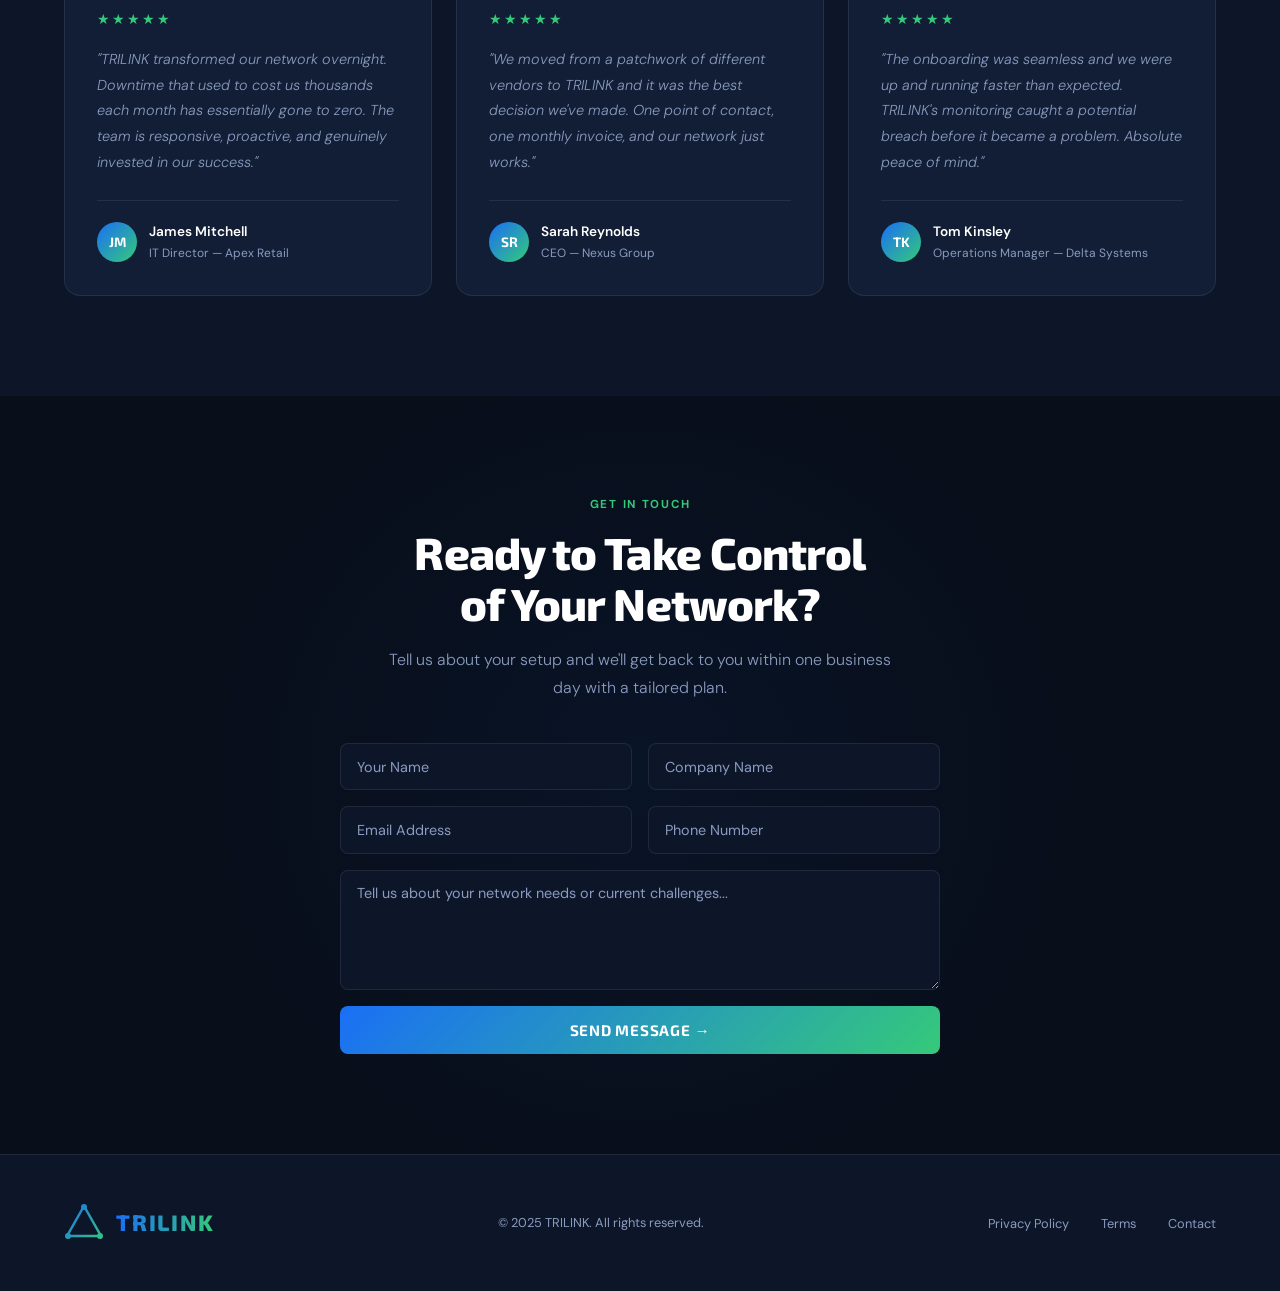
==== commit 0b241320: "Add files via upload" ====
--- a/index.html
+++ b/index.html
@@ -70,8 +70,10 @@
   }
 
   .nav-links {
-    display: flex; gap: 2rem; list-style: none;
-  }
+    display: flex; gap: 2rem; list-style: none; align-items: center;
+  }
+
+  .nav-links > li { position: relative; }
 
   .nav-links a {
     color: var(--muted);
@@ -80,6 +82,7 @@
     font-weight: 500;
     letter-spacing: 0.03em;
     transition: color 0.2s;
+    display: flex; align-items: center; gap: 5px;
   }
 
   .nav-links a:hover { color: var(--white); }
@@ -91,6 +94,44 @@
     border-radius: 6px;
     font-weight: 600 !important;
   }
+
+  .has-dropdown > a::after { content: '▾'; font-size: 0.75rem; opacity: 0.6; }
+
+  .dropdown {
+    display: none;
+    position: absolute; top: calc(100% + 16px); left: -16px;
+    background: var(--navy2);
+    border: 1px solid var(--border);
+    border-radius: 12px;
+    min-width: 230px;
+    padding: 8px;
+    box-shadow: 0 20px 60px rgba(0,0,0,0.4);
+    z-index: 200;
+  }
+
+  .has-dropdown:hover .dropdown { display: block; }
+
+  .dropdown a {
+    display: flex; align-items: center; gap: 10px;
+    padding: 10px 14px;
+    border-radius: 8px;
+    font-size: 0.875rem;
+    color: var(--muted) !important;
+    transition: background 0.15s, color 0.15s;
+    white-space: nowrap;
+  }
+
+  .dropdown a:hover { background: var(--navy3); color: var(--white) !important; }
+
+  .dd-icon {
+    width: 28px; height: 28px;
+    background: rgba(26,111,245,0.12);
+    border-radius: 6px;
+    display: flex; align-items: center; justify-content: center;
+    font-size: 0.85rem; flex-shrink: 0;
+  }
+
+  .dropdown-divider { height: 1px; background: var(--border); margin: 6px 8px; }
 
   /* HERO */
   .hero {
@@ -622,7 +663,17 @@
     <span class="logo-text">TRILINK</span>
   </a>
   <ul class="nav-links">
-    <li><a href="#services">Services</a></li>
+    <li class="has-dropdown">
+      <a href="#services">Services</a>
+      <div class="dropdown">
+        <a href="managed-networks.html"><span class="dd-icon">🌐</span> Managed Networks</a>
+        <a href="monitoring.html"><span class="dd-icon">📡</span> 24/7 Monitoring</a>
+        <a href="helpdesk.html"><span class="dd-icon">🖥️</span> IT Helpdesk &amp; Support</a>
+        <a href="consultancy.html"><span class="dd-icon">📊</span> Network Consultancy</a>
+        <div class="dropdown-divider"></div>
+        <a href="hmo-internet.html"><span class="dd-icon">🏠</span> HMO / Landlord Internet</a>
+      </div>
+    </li>
     <li><a href="#why">Why Us</a></li>
     <li><a href="#testimonials">Clients</a></li>
     <li><a href="#contact" class="nav-cta">Get in Touch</a></li>
@@ -726,7 +777,7 @@
       <div class="service-icon">🌐</div>
       <h3>Managed Networks</h3>
       <p>End-to-end design, deployment, and ongoing management of your network infrastructure — LAN, WAN, SD-WAN, and wireless. Built for performance and reliability.</p>
-      <a href="#contact" class="service-link">Learn more →</a>
+      <a href="managed-networks.html" class="service-link">Learn more →</a>
     </div>
     <div class="service-card">
       <div class="service-icon">🛡️</div>
@@ -744,19 +795,19 @@
       <div class="service-icon">📡</div>
       <h3>24/7 Monitoring</h3>
       <p>Proactive network monitoring with real-time alerting. We identify and resolve issues before they impact your operations.</p>
-      <a href="#contact" class="service-link">Learn more →</a>
+      <a href="monitoring.html" class="service-link">Learn more →</a>
     </div>
     <div class="service-card">
       <div class="service-icon">🖥️</div>
       <h3>IT Helpdesk & Support</h3>
       <p>Responsive helpdesk support for your team. Remote and on-site assistance, software support, and device management — all under one roof.</p>
-      <a href="#contact" class="service-link">Learn more →</a>
+      <a href="helpdesk.html" class="service-link">Learn more →</a>
     </div>
     <div class="service-card">
       <div class="service-icon">📊</div>
       <h3>Network Consultancy</h3>
       <p>Strategic IT planning and network audits. We assess your current infrastructure and design a roadmap that aligns with your business goals.</p>
-      <a href="#contact" class="service-link">Learn more →</a>
+      <a href="consultancy.html" class="service-link">Learn more →</a>
     </div>
   </div>
 </section>
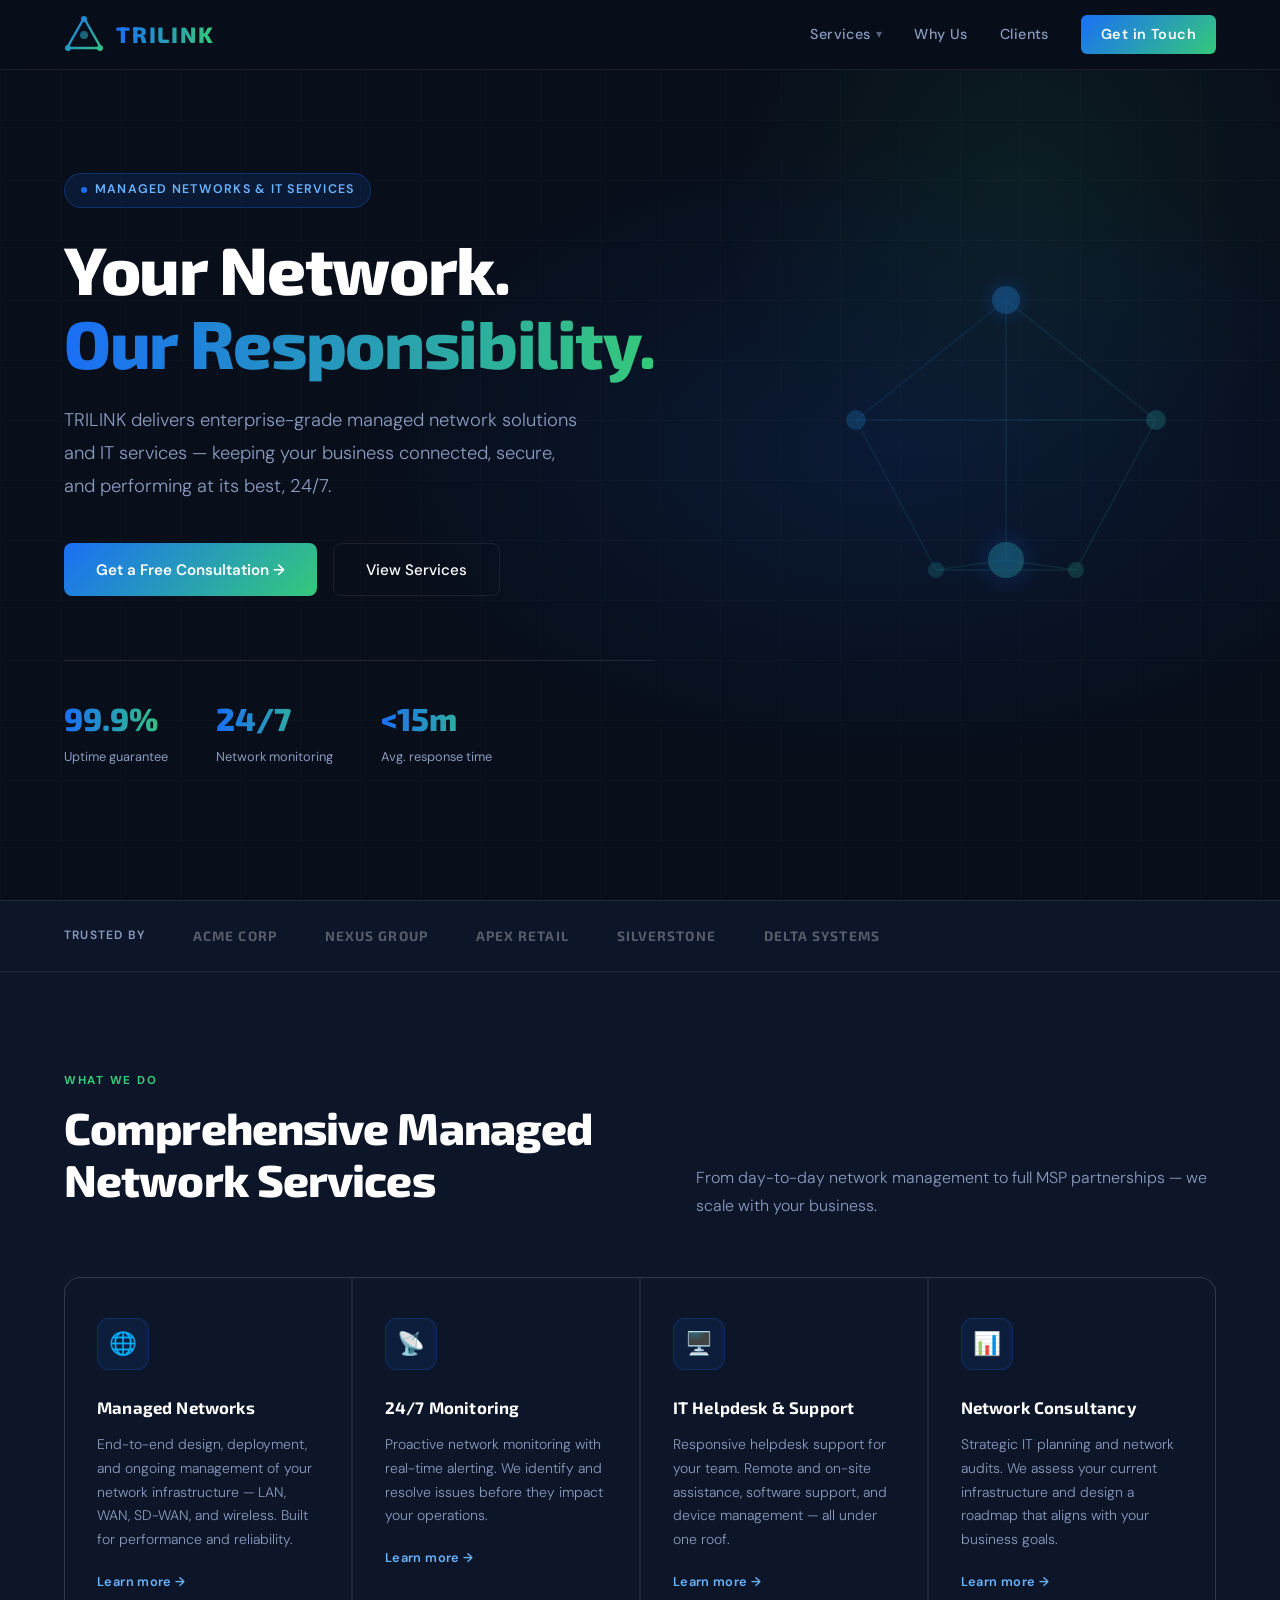
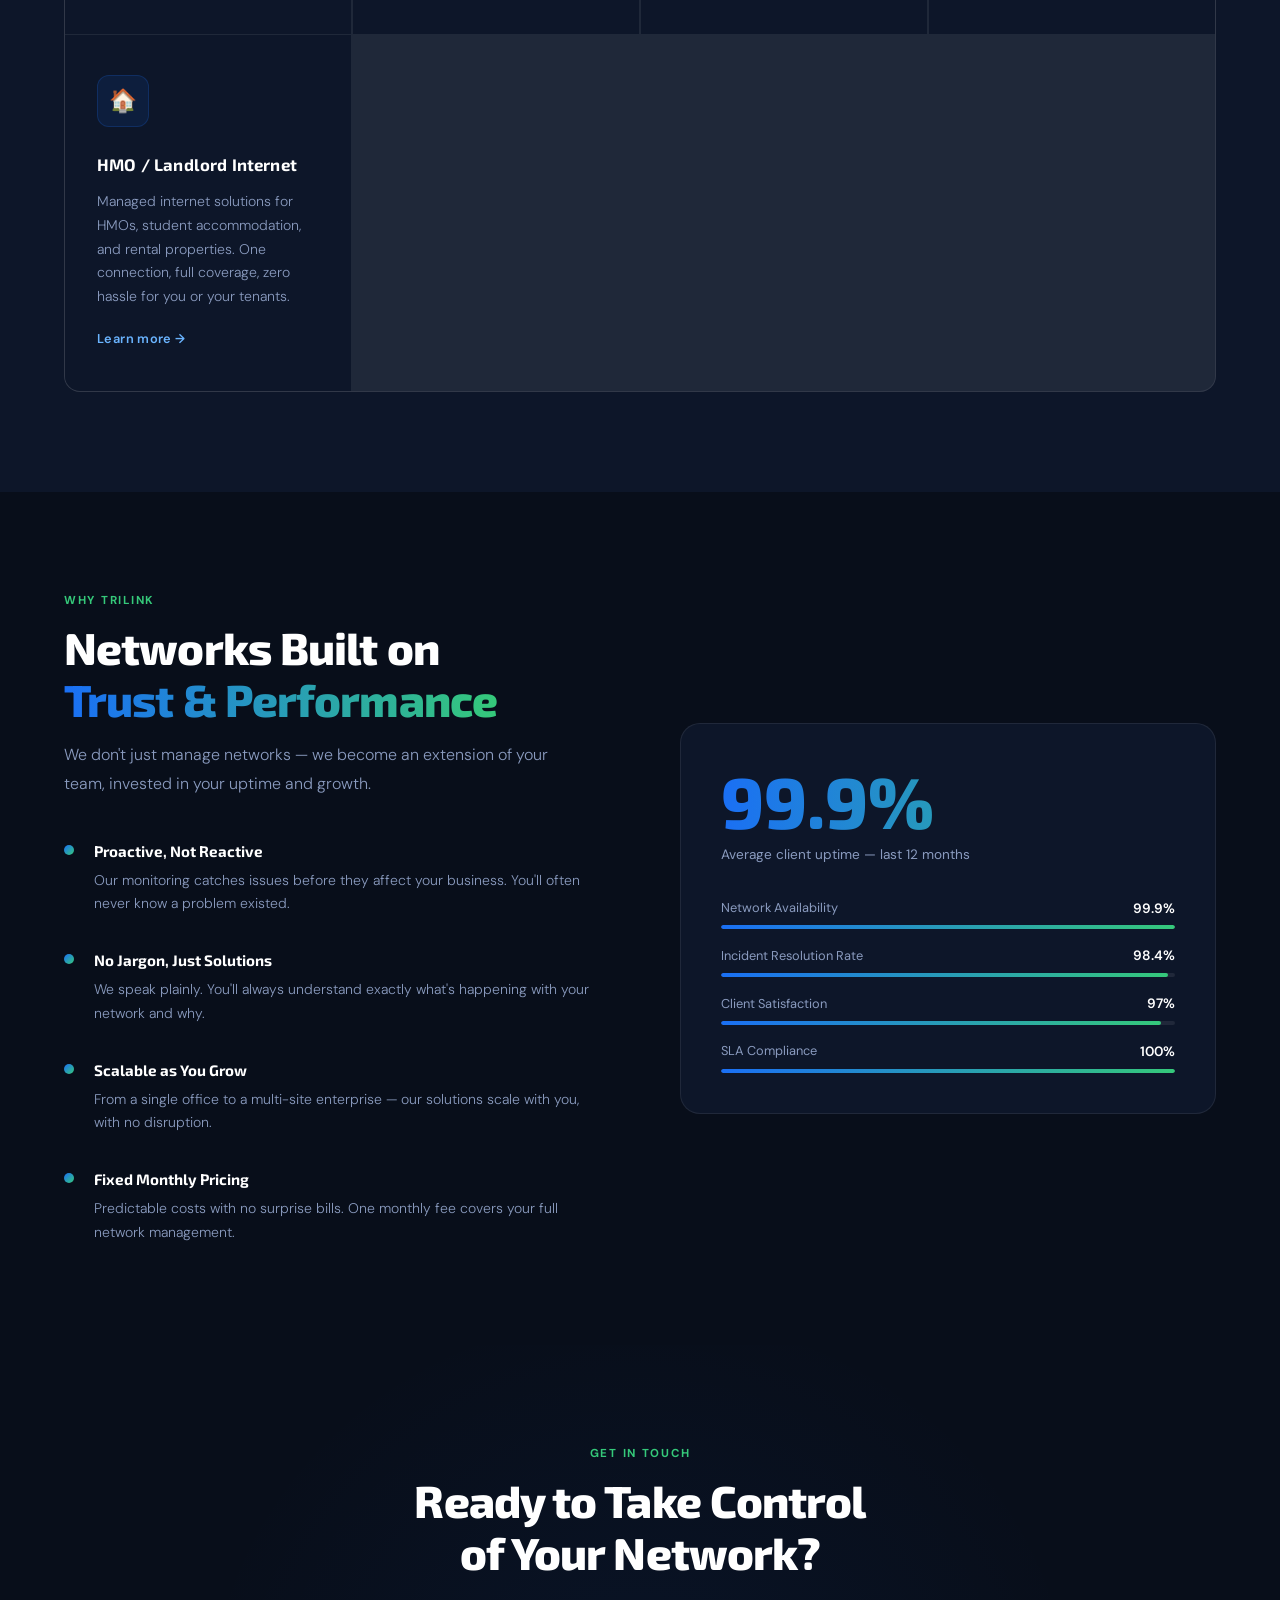
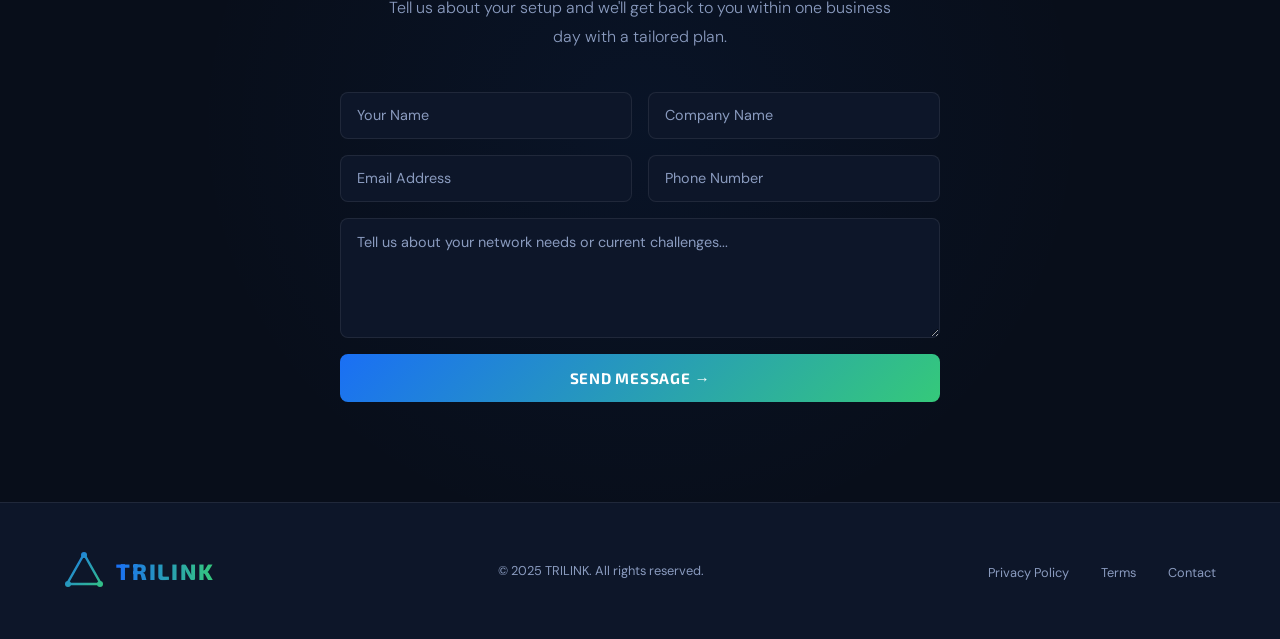
==== commit 0985a2ad: "Add files via upload" ====
--- a/index.html
+++ b/index.html
@@ -99,12 +99,12 @@
 
   .dropdown {
     display: none;
-    position: absolute; top: calc(100% + 16px); left: -16px;
+    position: absolute; top: 100%; left: -16px;
     background: var(--navy2);
     border: 1px solid var(--border);
     border-radius: 12px;
     min-width: 230px;
-    padding: 8px;
+    padding: 16px 8px 8px 8px;
     box-shadow: 0 20px 60px rgba(0,0,0,0.4);
     z-index: 200;
   }
@@ -780,18 +780,6 @@
       <a href="managed-networks.html" class="service-link">Learn more →</a>
     </div>
     <div class="service-card">
-      <div class="service-icon">🛡️</div>
-      <h3>Cybersecurity</h3>
-      <p>Firewalls, intrusion detection, endpoint protection, and security audits. We keep threats out before they become your problem.</p>
-      <a href="#contact" class="service-link">Learn more →</a>
-    </div>
-    <div class="service-card">
-      <div class="service-icon">☁️</div>
-      <h3>Cloud Connectivity</h3>
-      <p>Seamless integration with Azure, AWS, and Microsoft 365. Hybrid cloud architecture that connects your offices, staff, and data securely.</p>
-      <a href="#contact" class="service-link">Learn more →</a>
-    </div>
-    <div class="service-card">
       <div class="service-icon">📡</div>
       <h3>24/7 Monitoring</h3>
       <p>Proactive network monitoring with real-time alerting. We identify and resolve issues before they impact your operations.</p>
@@ -808,6 +796,12 @@
       <h3>Network Consultancy</h3>
       <p>Strategic IT planning and network audits. We assess your current infrastructure and design a roadmap that aligns with your business goals.</p>
       <a href="consultancy.html" class="service-link">Learn more →</a>
+    </div>
+    <div class="service-card">
+      <div class="service-icon">🏠</div>
+      <h3>HMO / Landlord Internet</h3>
+      <p>Managed internet solutions for HMOs, student accommodation, and rental properties. One connection, full coverage, zero hassle for you or your tenants.</p>
+      <a href="hmo-internet.html" class="service-link">Learn more →</a>
     </div>
   </div>
 </section>
@@ -887,47 +881,6 @@
   </div>
 </section>
 
-<!-- TESTIMONIALS -->
-<section id="testimonials">
-  <div class="section-label">Client Stories</div>
-  <h2 class="section-title">What Our Clients Say</h2>
-  <div class="testimonial-grid">
-    <div class="testimonial-card">
-      <div class="stars">★★★★★</div>
-      <p>"TRILINK transformed our network overnight. Downtime that used to cost us thousands each month has essentially gone to zero. The team is responsive, proactive, and genuinely invested in our success."</p>
-      <div class="testimonial-author">
-        <div class="author-avatar">JM</div>
-        <div>
-          <div class="author-name">James Mitchell</div>
-          <div class="author-role">IT Director — Apex Retail</div>
-        </div>
-      </div>
-    </div>
-    <div class="testimonial-card">
-      <div class="stars">★★★★★</div>
-      <p>"We moved from a patchwork of different vendors to TRILINK and it was the best decision we've made. One point of contact, one monthly invoice, and our network just works."</p>
-      <div class="testimonial-author">
-        <div class="author-avatar">SR</div>
-        <div>
-          <div class="author-name">Sarah Reynolds</div>
-          <div class="author-role">CEO — Nexus Group</div>
-        </div>
-      </div>
-    </div>
-    <div class="testimonial-card">
-      <div class="stars">★★★★★</div>
-      <p>"The onboarding was seamless and we were up and running faster than expected. TRILINK's monitoring caught a potential breach before it became a problem. Absolute peace of mind."</p>
-      <div class="testimonial-author">
-        <div class="author-avatar">TK</div>
-        <div>
-          <div class="author-name">Tom Kinsley</div>
-          <div class="author-role">Operations Manager — Delta Systems</div>
-        </div>
-      </div>
-    </div>
-  </div>
-</section>
-
 <!-- CONTACT -->
 <section id="contact">
   <div class="contact-bg"></div>
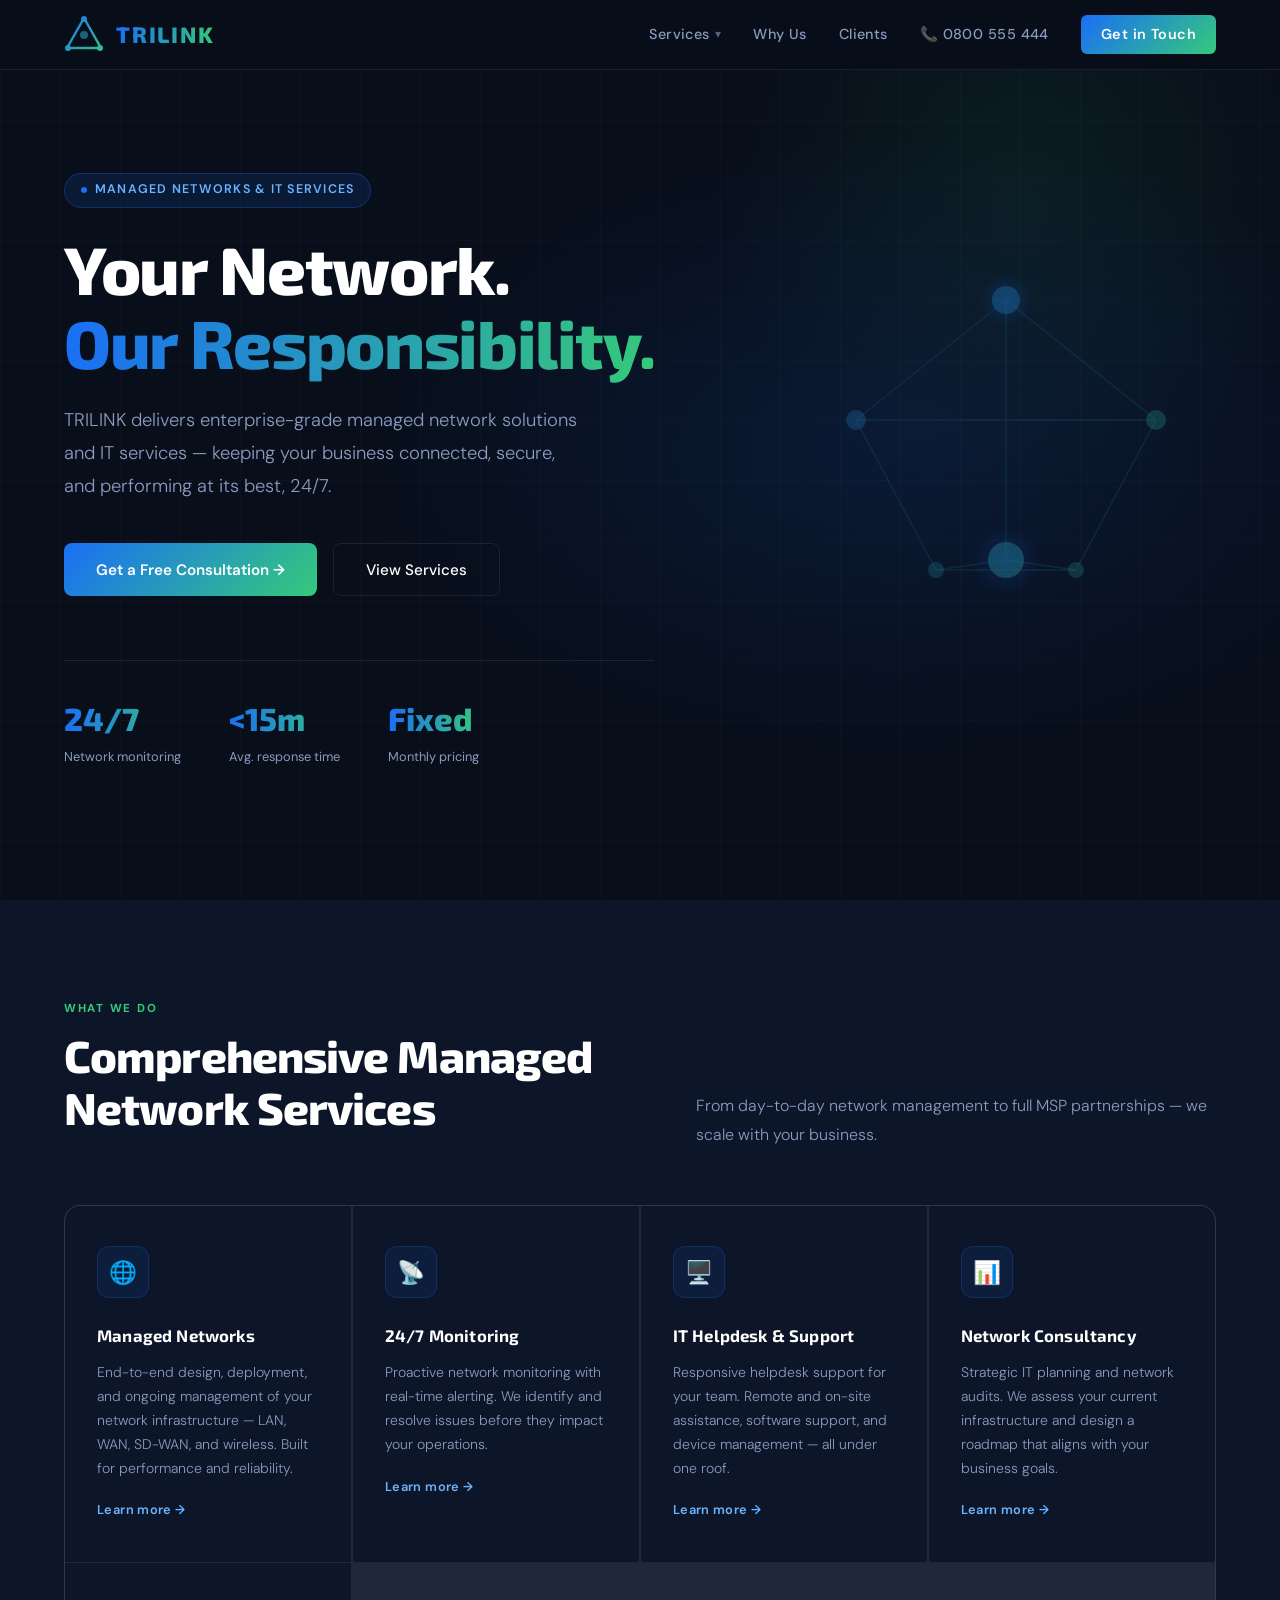
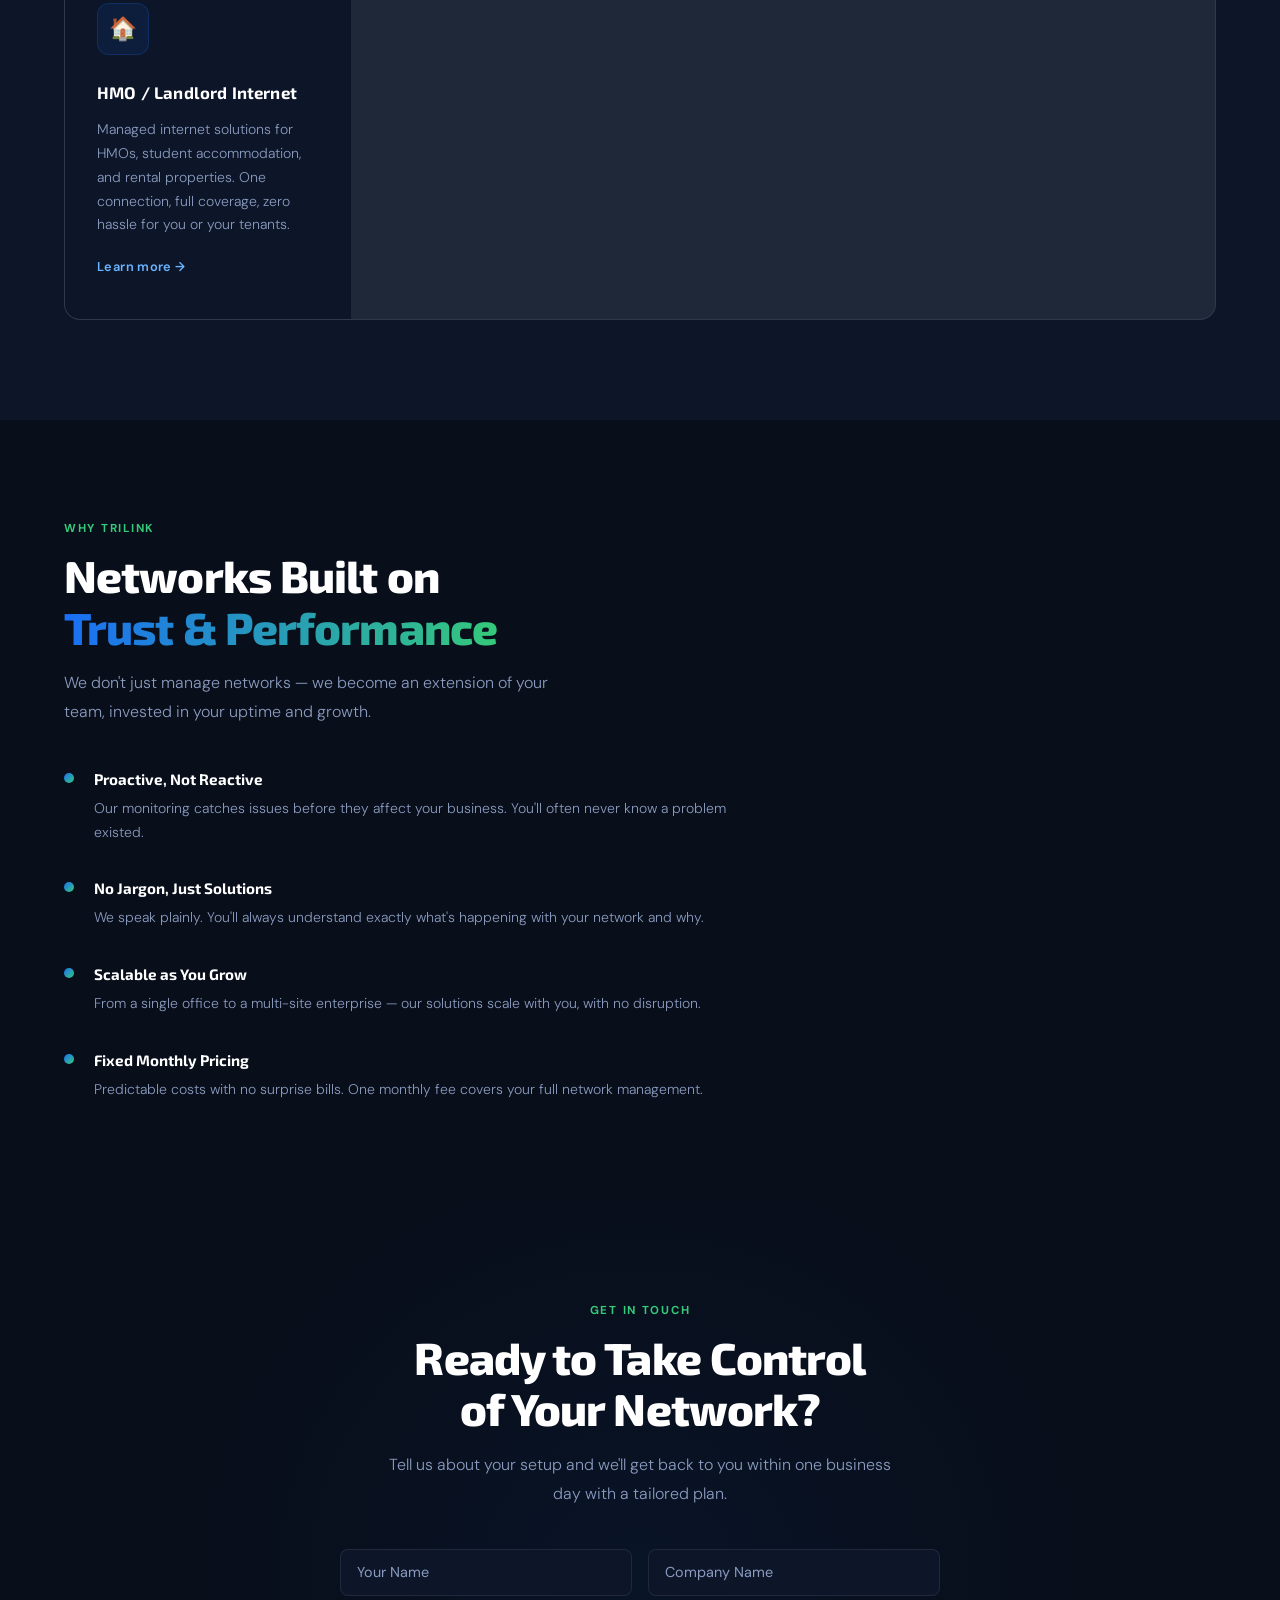
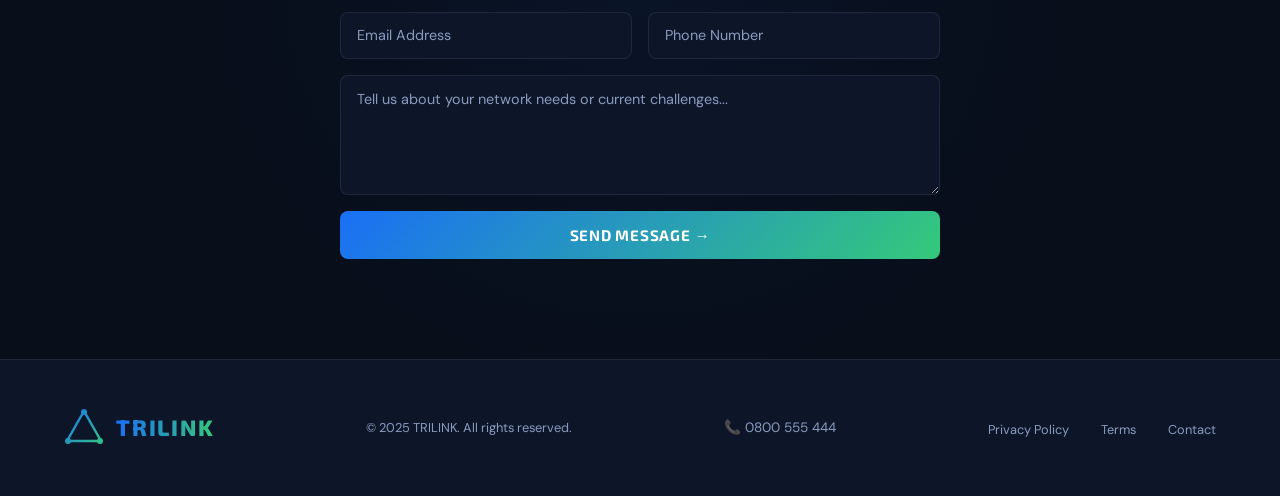
==== commit 65e06e70: "Add files via upload" ====
--- a/index.html
+++ b/index.html
@@ -95,6 +95,19 @@
     font-weight: 600 !important;
   }
 
+  .nav-phone {
+    color: var(--muted);
+    text-decoration: none;
+    font-size: 0.9rem;
+    font-weight: 600;
+    display: flex;
+    align-items: center;
+    gap: 6px;
+    transition: color 0.2s;
+  }
+
+  .nav-phone:hover { color: var(--white); }
+
   .has-dropdown > a::after { content: '▾'; font-size: 0.75rem; opacity: 0.6; }
 
   .dropdown {
@@ -270,39 +283,6 @@
 
   @keyframes float { 0%,100%{transform:translateY(-50%);} 50%{transform:translateY(calc(-50% - 20px));} }
 
-  /* STRIP */
-  .strip {
-    background: var(--navy2);
-    border-top: 1px solid var(--border);
-    border-bottom: 1px solid var(--border);
-    padding: 1.5rem 5%;
-    display: flex; align-items: center; gap: 3rem;
-    overflow: hidden;
-  }
-
-  .strip-label {
-    font-size: 0.75rem;
-    letter-spacing: 0.1em;
-    text-transform: uppercase;
-    color: var(--muted);
-    white-space: nowrap;
-    font-weight: 600;
-  }
-
-  .strip-logos {
-    display: flex; gap: 3rem; align-items: center;
-    flex: 1;
-  }
-
-  .strip-logo {
-    font-family: 'Exo 2', sans-serif;
-    font-weight: 700;
-    font-size: 0.85rem;
-    letter-spacing: 0.08em;
-    color: rgba(255,255,255,0.3);
-    white-space: nowrap;
-  }
-
   /* SECTIONS */
   section { padding: 100px 5%; }
 
@@ -410,7 +390,8 @@
   /* WHY */
   .why-grid {
     display: grid;
-    grid-template-columns: 1fr 1fr;
+    grid-template-columns: 1fr;
+    max-width: 700px;
     gap: 5rem;
     align-items: center;
   }
@@ -440,54 +421,6 @@
     color: var(--muted);
     line-height: 1.7;
     font-weight: 300;
-  }
-
-  .why-visual {
-    background: var(--navy2);
-    border: 1px solid var(--border);
-    border-radius: 20px;
-    padding: 2.5rem;
-    position: relative;
-  }
-
-  .uptime-number {
-    font-family: 'Exo 2', sans-serif;
-    font-size: 4.5rem;
-    font-weight: 800;
-    background: var(--grad-text);
-    -webkit-background-clip: text;
-    -webkit-text-fill-color: transparent;
-    background-clip: text;
-    line-height: 1;
-  }
-
-  .uptime-label { color: var(--muted); font-size: 0.85rem; margin-top: 0.5rem; margin-bottom: 2rem; }
-
-  .metric-row { display: flex; flex-direction: column; gap: 1rem; }
-
-  .metric {
-    display: flex; flex-direction: column; gap: 6px;
-  }
-
-  .metric-header {
-    display: flex; justify-content: space-between; align-items: center;
-    font-size: 0.8rem;
-  }
-
-  .metric-name { color: var(--muted); }
-  .metric-val { font-weight: 600; font-size: 0.85rem; }
-
-  .metric-bar {
-    height: 4px;
-    background: rgba(255,255,255,0.08);
-    border-radius: 2px;
-    overflow: hidden;
-  }
-
-  .metric-fill {
-    height: 100%;
-    border-radius: 2px;
-    background: var(--grad);
   }
 
   /* TESTIMONIAL */
@@ -616,6 +549,15 @@
     color: var(--muted);
   }
 
+  .footer-phone {
+    font-size: 0.85rem;
+    color: var(--muted);
+    text-decoration: none;
+    transition: color 0.2s;
+  }
+
+  .footer-phone:hover { color: var(--white); }
+
   .footer-links {
     display: flex; gap: 2rem; list-style: none;
   }
@@ -632,11 +574,27 @@
   /* MOBILE */
   @media (max-width: 768px) {
     .nav-links { display: none; }
+    .nav-links.mobile-open { display: flex; flex-direction: column; gap: 0; position: absolute; top: 70px; left: 0; right: 0; background: rgba(8,14,26,0.98); backdrop-filter: blur(12px); border-bottom: 1px solid var(--border); padding: 1rem 0; }
+    .nav-links.mobile-open > li { border-bottom: 1px solid var(--border); }
+    .nav-links.mobile-open > li:last-child { border-bottom: none; }
+    .nav-links.mobile-open a { padding: 0.9rem 5%; color: var(--white) !important; font-size: 1rem; }
+    .nav-links.mobile-open .nav-cta { background: none; padding: 0.9rem 5%; border-radius: 0; color: var(--green) !important; }
+    .nav-links.mobile-open .has-dropdown > a { justify-content: space-between; }
+    .nav-links.mobile-open .dropdown { display: none; position: static; padding: 0; box-shadow: none; border: none; background: transparent; min-width: unset; }
+    .nav-links.mobile-open .dropdown.mobile-open { display: flex; flex-direction: column; background: var(--navy3); }
+    .nav-links.mobile-open .dropdown a { padding: 0.75rem 5% 0.75rem 8%; font-size: 0.875rem; border-radius: 0; }
+    .nav-links.mobile-open .dropdown .dropdown-divider { display: none; }
+    .hamburger { display: flex; flex-direction: column; gap: 5px; cursor: pointer; padding: 8px; background: none; border: none; }
+    .hamburger span { display: block; width: 24px; height: 2px; background: var(--white); border-radius: 2px; transition: all 0.3s; }
+    .hamburger.open span:nth-child(1) { transform: translateY(7px) rotate(45deg); }
+    .hamburger.open span:nth-child(2) { opacity: 0; }
+    .hamburger.open span:nth-child(3) { transform: translateY(-7px) rotate(-45deg); }
     .hero-visual { display: none; }
     .hero-stats { gap: 1.5rem; }
-    .why-grid { grid-template-columns: 1fr; }
     .form-row { grid-template-columns: 1fr; }
-    .strip-logos { gap: 1.5rem; }
+  }
+  @media (min-width: 769px) {
+    .hamburger { display: none; }
   }
 </style>
 </head>
@@ -662,20 +620,21 @@
     </div>
     <span class="logo-text">TRILINK</span>
   </a>
-  <ul class="nav-links">
+  <button class="hamburger" id="hamburger" aria-label="Toggle menu"><span></span><span></span><span></span></button>
+  <ul class="nav-links" id="nav-links">
     <li class="has-dropdown">
       <a href="#services">Services</a>
       <div class="dropdown">
         <a href="managed-networks.html"><span class="dd-icon">🌐</span> Managed Networks</a>
+        <a href="hmo-internet.html"><span class="dd-icon">🏠</span> HMO / Landlord Internet</a>
+        <a href="helpdesk.html"><span class="dd-icon">🖥️</span> IT Helpdesk &amp; Support</a>
         <a href="monitoring.html"><span class="dd-icon">📡</span> 24/7 Monitoring</a>
-        <a href="helpdesk.html"><span class="dd-icon">🖥️</span> IT Helpdesk &amp; Support</a>
         <a href="consultancy.html"><span class="dd-icon">📊</span> Network Consultancy</a>
-        <div class="dropdown-divider"></div>
-        <a href="hmo-internet.html"><span class="dd-icon">🏠</span> HMO / Landlord Internet</a>
       </div>
     </li>
     <li><a href="#why">Why Us</a></li>
     <li><a href="#testimonials">Clients</a></li>
+    <li><a href="tel:08005554444" class="nav-phone">📞 0800 555 444</a></li>
     <li><a href="#contact" class="nav-cta">Get in Touch</a></li>
   </ul>
 </nav>
@@ -700,16 +659,16 @@
     </div>
     <div class="hero-stats">
       <div>
-        <div class="stat-num">99.9%</div>
-        <div class="stat-label">Uptime guarantee</div>
-      </div>
-      <div>
         <div class="stat-num">24/7</div>
         <div class="stat-label">Network monitoring</div>
       </div>
       <div>
         <div class="stat-num">&lt;15m</div>
         <div class="stat-label">Avg. response time</div>
+      </div>
+      <div>
+        <div class="stat-num">Fixed</div>
+        <div class="stat-label">Monthly pricing</div>
       </div>
     </div>
   </div>
@@ -749,18 +708,6 @@
     <circle cx="210" cy="320" r="36" fill="url(#node-glow)"/>
   </svg>
 </section>
-
-<!-- TRUSTED BY -->
-<div class="strip">
-  <div class="strip-label">Trusted by</div>
-  <div class="strip-logos">
-    <span class="strip-logo">ACME CORP</span>
-    <span class="strip-logo">NEXUS GROUP</span>
-    <span class="strip-logo">APEX RETAIL</span>
-    <span class="strip-logo">SILVERSTONE</span>
-    <span class="strip-logo">DELTA SYSTEMS</span>
-  </div>
-</div>
 
 <!-- SERVICES -->
 <section id="services">
@@ -844,40 +791,6 @@
         </div>
       </div>
     </div>
-    <div class="why-visual">
-      <div class="uptime-number">99.9%</div>
-      <div class="uptime-label">Average client uptime — last 12 months</div>
-      <div class="metric-row">
-        <div class="metric">
-          <div class="metric-header">
-            <span class="metric-name">Network Availability</span>
-            <span class="metric-val">99.9%</span>
-          </div>
-          <div class="metric-bar"><div class="metric-fill" style="width:99.9%"></div></div>
-        </div>
-        <div class="metric">
-          <div class="metric-header">
-            <span class="metric-name">Incident Resolution Rate</span>
-            <span class="metric-val">98.4%</span>
-          </div>
-          <div class="metric-bar"><div class="metric-fill" style="width:98.4%"></div></div>
-        </div>
-        <div class="metric">
-          <div class="metric-header">
-            <span class="metric-name">Client Satisfaction</span>
-            <span class="metric-val">97%</span>
-          </div>
-          <div class="metric-bar"><div class="metric-fill" style="width:97%"></div></div>
-        </div>
-        <div class="metric">
-          <div class="metric-header">
-            <span class="metric-name">SLA Compliance</span>
-            <span class="metric-val">100%</span>
-          </div>
-          <div class="metric-bar"><div class="metric-fill" style="width:100%"></div></div>
-        </div>
-      </div>
-    </div>
   </div>
 </section>
 
@@ -924,6 +837,7 @@
       <span class="logo-text">TRILINK</span>
     </div>
     <div class="footer-copy">© 2025 TRILINK. All rights reserved.</div>
+    <a href="tel:08005554444" class="footer-phone">📞 0800 555 444</a>
     <ul class="footer-links">
       <li><a href="#">Privacy Policy</a></li>
       <li><a href="#">Terms</a></li>
@@ -932,5 +846,39 @@
   </div>
 </footer>
 
+<script>
+  const hamburger = document.getElementById('hamburger');
+  const navLinks = document.getElementById('nav-links');
+  const servicesToggle = navLinks ? navLinks.querySelector('.has-dropdown > a') : null;
+  const dropdown = navLinks ? navLinks.querySelector('.dropdown') : null;
+
+  if (hamburger) {
+    hamburger.addEventListener('click', () => {
+      hamburger.classList.toggle('open');
+      navLinks.classList.toggle('mobile-open');
+    });
+  }
+
+  if (servicesToggle && dropdown) {
+    servicesToggle.addEventListener('click', (e) => {
+      if (window.innerWidth <= 768) {
+        e.preventDefault();
+        dropdown.classList.toggle('mobile-open');
+      }
+    });
+  }
+
+  // Close menu when a link is clicked
+  if (navLinks) {
+    navLinks.querySelectorAll('a').forEach(link => {
+      link.addEventListener('click', (e) => {
+        if (window.innerWidth <= 768 && !link.closest('.has-dropdown > a')) {
+          hamburger.classList.remove('open');
+          navLinks.classList.remove('mobile-open');
+        }
+      });
+    });
+  }
+</script>
 </body>
 </html>
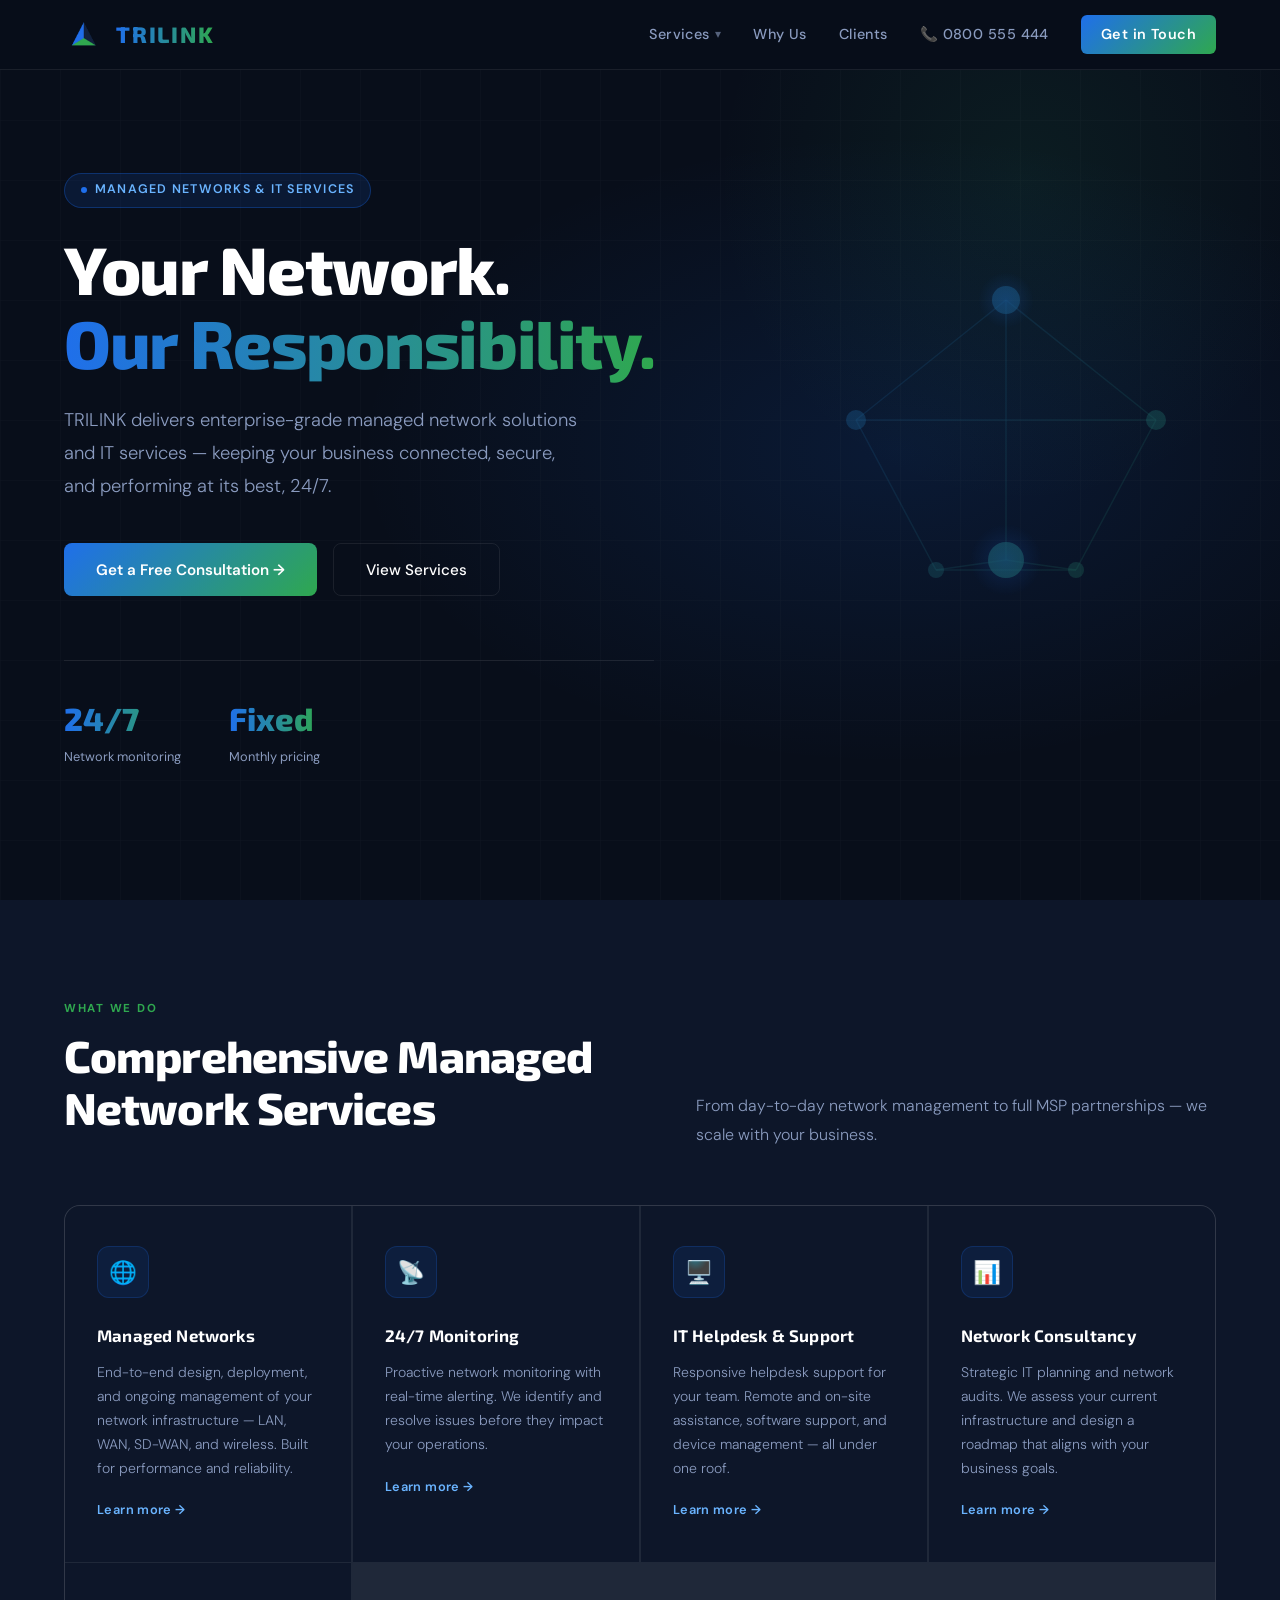
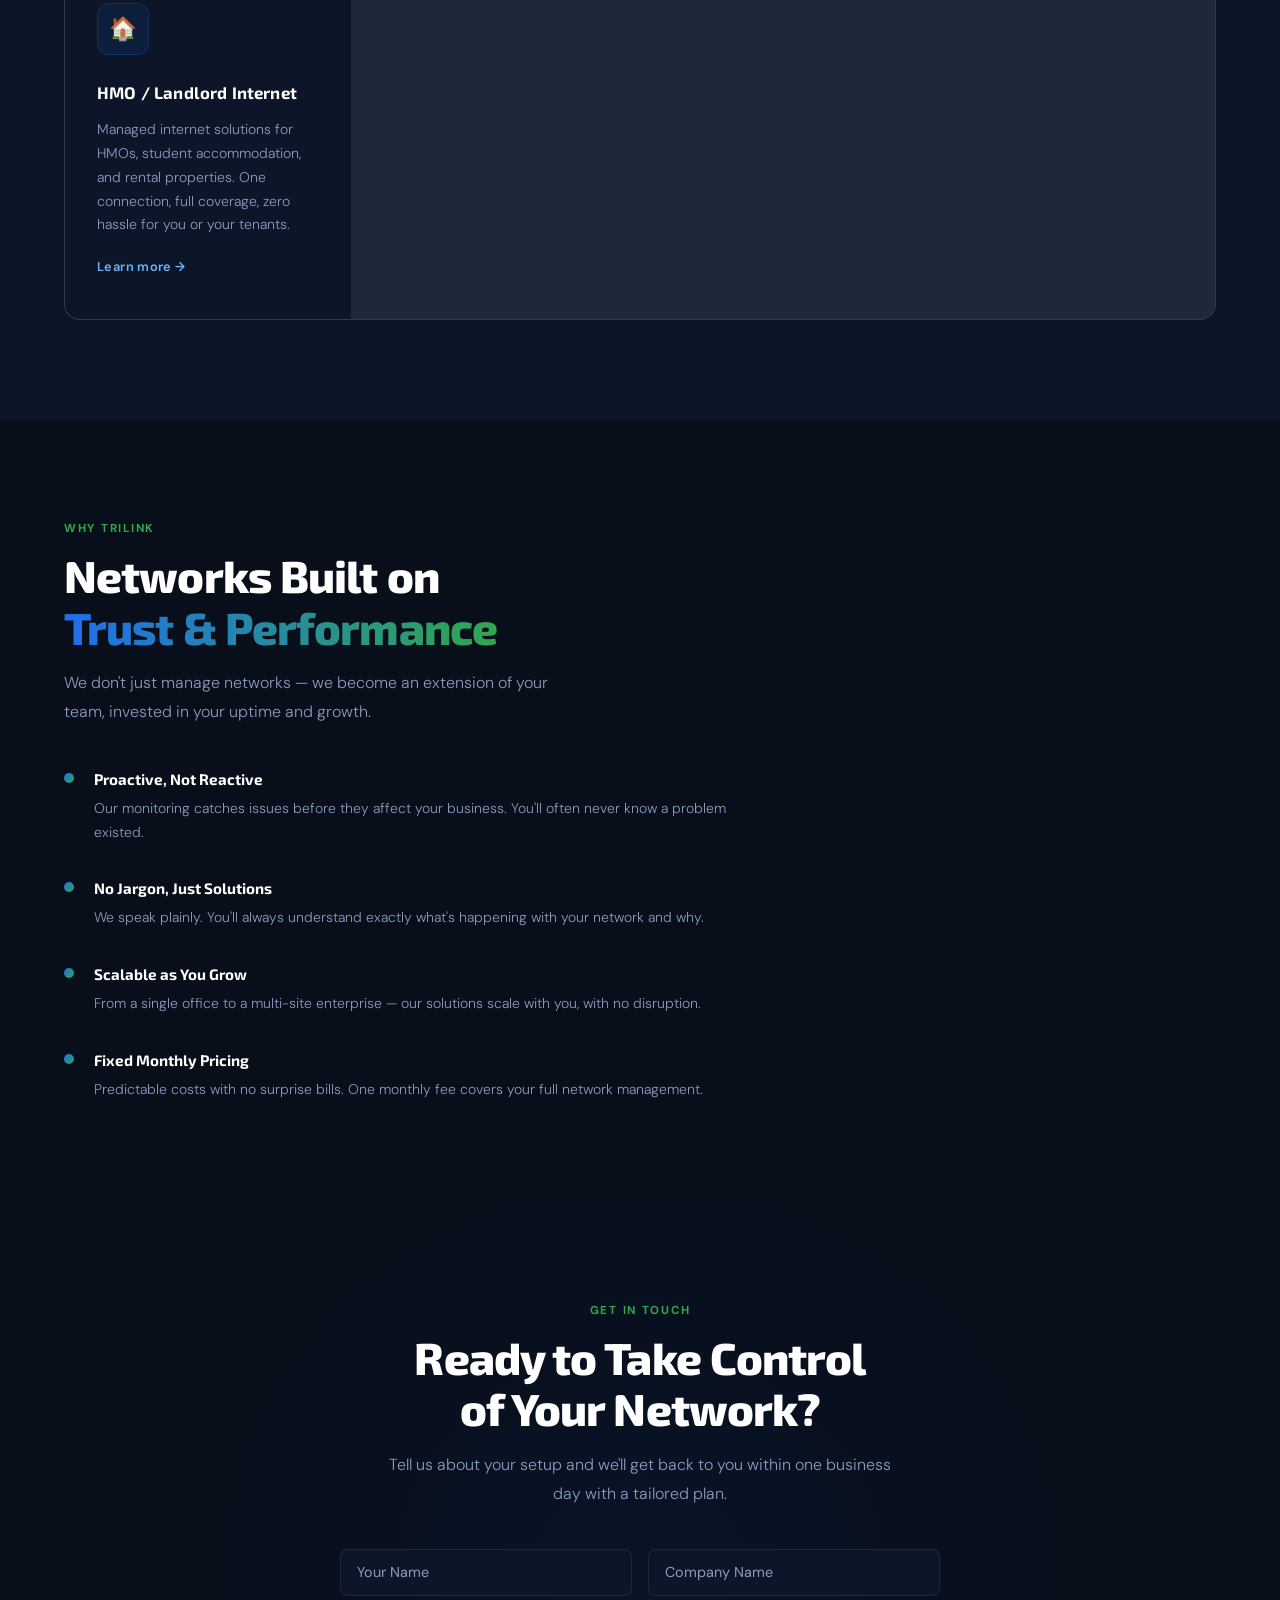
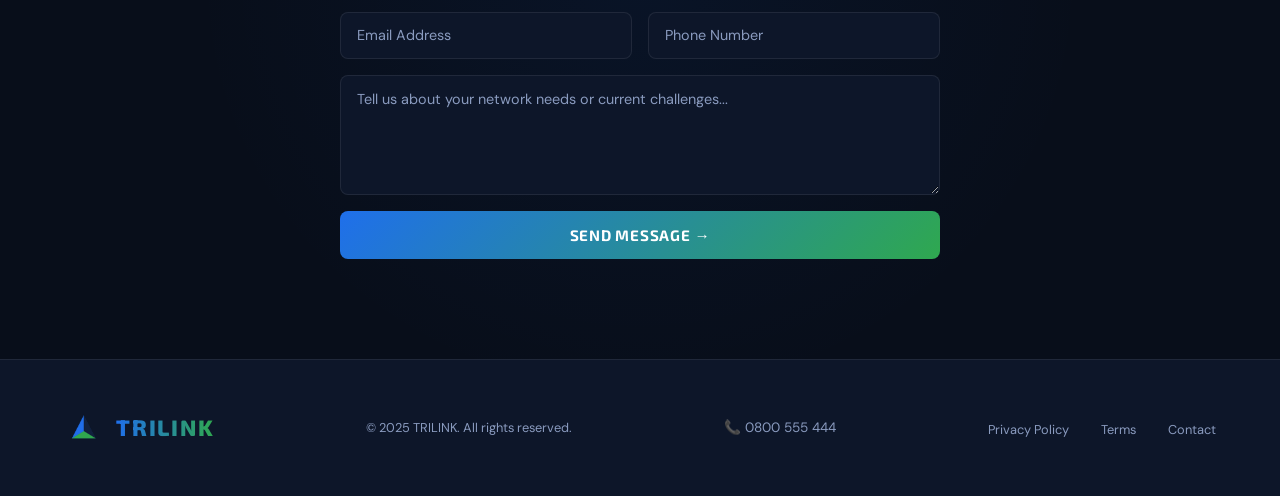
==== commit 09fb35b7: "Add files via upload" ====
--- a/index.html
+++ b/index.html
@@ -4,6 +4,8 @@
 <meta charset="UTF-8">
 <meta name="viewport" content="width=device-width, initial-scale=1.0">
 <title>TRILINK – Managed Networks & IT Services</title>
+<link rel="icon" type="image/png" sizes="32x32" href="trilink-mark-32.png">
+<link rel="icon" type="image/png" sizes="16x16" href="trilink-mark-16.png">
 <link rel="preconnect" href="https://fonts.googleapis.com">
 <link href="https://fonts.googleapis.com/css2?family=Exo+2:wght@300;400;600;700;800&family=DM+Sans:wght@300;400;500&display=swap" rel="stylesheet">
 <style>
@@ -12,11 +14,11 @@
   :root {
     --navy: #080e1a;
     --navy2: #0d1629;
-    --navy3: #111e35;
-    --blue: #1a6ff5;
-    --green: #35c97a;
-    --grad: linear-gradient(135deg, #1a6ff5, #35c97a);
-    --grad-text: linear-gradient(90deg, #1a6ff5, #35c97a);
+    --navy3: #12213D;
+    --blue: #1F6FEB;
+    --green: #2FA84F;
+    --grad: linear-gradient(135deg, #1F6FEB, #2FA84F);
+    --grad-text: linear-gradient(90deg, #1F6FEB, #2FA84F);
     --white: #ffffff;
     --muted: #8a9bbf;
     --border: rgba(255,255,255,0.08);
@@ -57,6 +59,7 @@
   }
 
   .logo-mark svg { width: 100%; height: 100%; }
+  .logo-mark img { width: 100%; height: 100%; object-fit: contain; display: block; }
 
   .logo-text {
     font-family: 'Exo 2', sans-serif;
@@ -591,6 +594,7 @@
     .hamburger.open span:nth-child(3) { transform: translateY(-7px) rotate(-45deg); }
     .hero-visual { display: none; }
     .hero-stats { gap: 1.5rem; }
+    .why-grid { grid-template-columns: 1fr; }
     .form-row { grid-template-columns: 1fr; }
   }
   @media (min-width: 769px) {
@@ -604,19 +608,7 @@
 <nav>
   <a href="#" class="logo">
     <div class="logo-mark">
-      <svg viewBox="0 0 40 40" fill="none" xmlns="http://www.w3.org/2000/svg">
-        <defs>
-          <linearGradient id="lg1" x1="0" y1="0" x2="40" y2="40" gradientUnits="userSpaceOnUse">
-            <stop offset="0%" stop-color="#1a6ff5"/>
-            <stop offset="100%" stop-color="#35c97a"/>
-          </linearGradient>
-        </defs>
-        <polygon points="20,3 37,33 3,33" fill="none" stroke="url(#lg1)" stroke-width="2.5" stroke-linejoin="round"/>
-        <circle cx="20" cy="4" r="3" fill="url(#lg1)"/>
-        <circle cx="36" cy="33" r="3" fill="url(#lg1)"/>
-        <circle cx="4" cy="33" r="3" fill="url(#lg1)"/>
-        <circle cx="20" cy="20" r="4" fill="url(#lg1)" opacity="0.6"/>
-      </svg>
+      <img src="trilink-mark-nav.png" alt="TriLink">
     </div>
     <span class="logo-text">TRILINK</span>
   </a>
@@ -663,10 +655,6 @@
         <div class="stat-label">Network monitoring</div>
       </div>
       <div>
-        <div class="stat-num">&lt;15m</div>
-        <div class="stat-label">Avg. response time</div>
-      </div>
-      <div>
         <div class="stat-num">Fixed</div>
         <div class="stat-label">Monthly pricing</div>
       </div>
@@ -677,12 +665,12 @@
   <svg class="hero-visual" viewBox="0 0 420 420" xmlns="http://www.w3.org/2000/svg">
     <defs>
       <linearGradient id="hg" x1="0" y1="0" x2="420" y2="420" gradientUnits="userSpaceOnUse">
-        <stop offset="0%" stop-color="#1a6ff5" stop-opacity="0.6"/>
-        <stop offset="100%" stop-color="#35c97a" stop-opacity="0.6"/>
+        <stop offset="0%" stop-color="#1F6FEB" stop-opacity="0.6"/>
+        <stop offset="100%" stop-color="#2FA84F" stop-opacity="0.6"/>
       </linearGradient>
       <radialGradient id="node-glow" cx="50%" cy="50%" r="50%">
-        <stop offset="0%" stop-color="#1a6ff5" stop-opacity="0.3"/>
-        <stop offset="100%" stop-color="#1a6ff5" stop-opacity="0"/>
+        <stop offset="0%" stop-color="#1F6FEB" stop-opacity="0.3"/>
+        <stop offset="100%" stop-color="#1F6FEB" stop-opacity="0"/>
       </radialGradient>
     </defs>
     <!-- Connections -->
@@ -821,18 +809,7 @@
   <div class="footer-inner">
     <div class="logo">
       <div class="logo-mark">
-        <svg viewBox="0 0 40 40" fill="none" xmlns="http://www.w3.org/2000/svg">
-          <defs>
-            <linearGradient id="lg2" x1="0" y1="0" x2="40" y2="40" gradientUnits="userSpaceOnUse">
-              <stop offset="0%" stop-color="#1a6ff5"/>
-              <stop offset="100%" stop-color="#35c97a"/>
-            </linearGradient>
-          </defs>
-          <polygon points="20,3 37,33 3,33" fill="none" stroke="url(#lg2)" stroke-width="2.5" stroke-linejoin="round"/>
-          <circle cx="20" cy="4" r="3" fill="url(#lg2)"/>
-          <circle cx="36" cy="33" r="3" fill="url(#lg2)"/>
-          <circle cx="4" cy="33" r="3" fill="url(#lg2)"/>
-        </svg>
+        <img src="trilink-mark-nav.png" alt="TriLink">
       </div>
       <span class="logo-text">TRILINK</span>
     </div>
